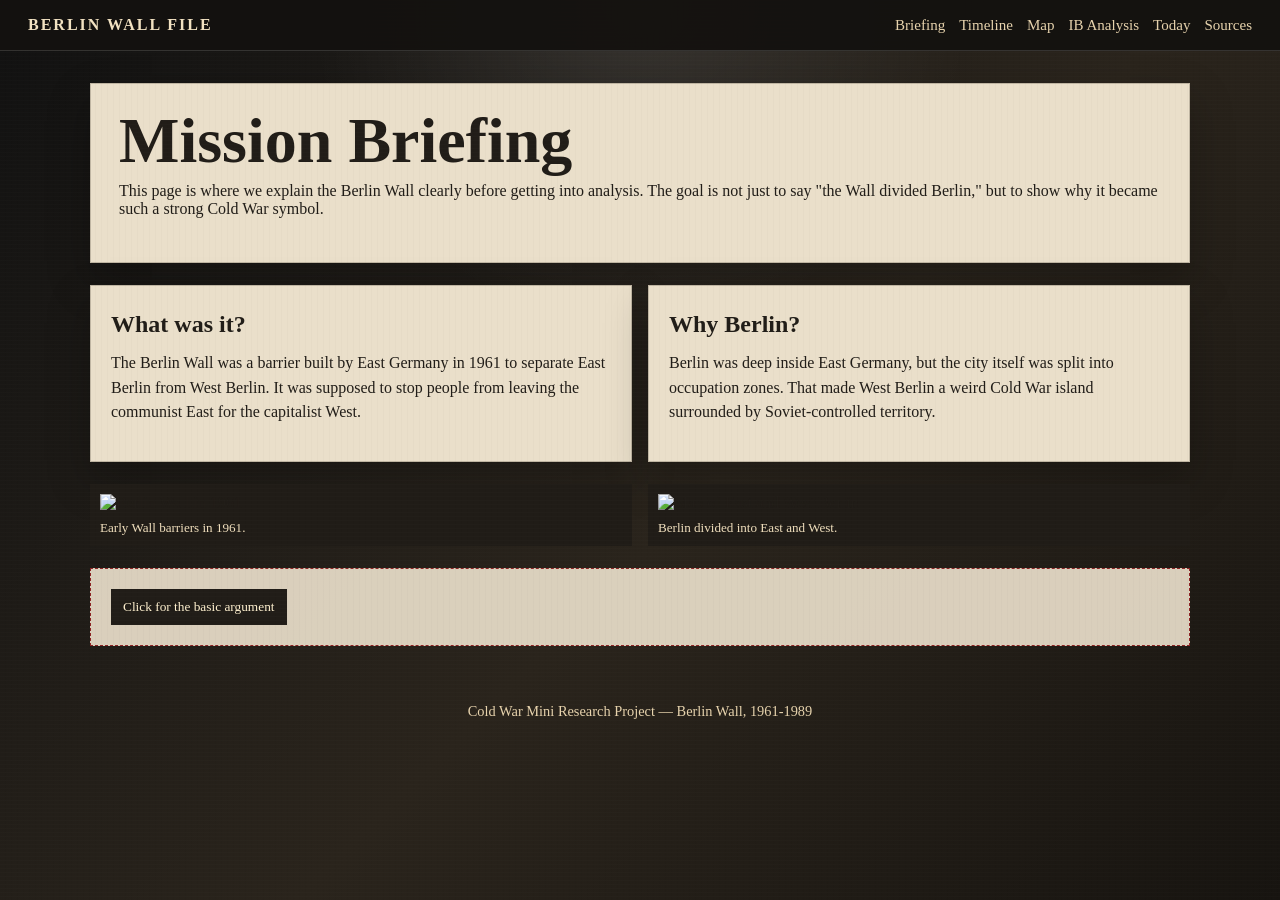
==== briefing.html @ ee11b455 "deleted useless headers" ====
<!DOCTYPE html>
<html lang="en">
<head>
  <meta charset="UTF-8">
  <meta name="viewport" content="width=device-width, initial-scale=1.0">
  <title>Mission Briefing | Berlin Wall</title>
  <link rel="stylesheet" href="styles.css">
</head>
<body>
  <div class="paper-grain"></div>

  <header class="topbar">
  <a class="brand" href="index.html">Berlin Wall File</a>
  <button class="menu-button" aria-label="open menu">☰</button>
  <nav class="site-nav">
    <a href="briefing.html">Briefing</a>
    <a href="timeline.html">Timeline</a>
    <a href="map.html">Map</a>
    <a href="ib-analysis.html">IB Analysis</a>
    <a href="today.html">Today</a>
    <a href="sources.html">Sources</a>
  </nav>
</header>

  <main class="page-wrap">

    <section class="page-title">
      <h1>Mission Briefing</h1>
      <p>
        This page is where we explain the Berlin Wall clearly before getting into analysis.
        The goal is not just to say "the Wall divided Berlin," but to show why it became
        such a strong Cold War symbol.
      </p>
    </section>

    <section class="two-column">
      <article class="note-card">
        <h2>What was it?</h2>
        <p>
          The Berlin Wall was a barrier built by East Germany in 1961 to separate East Berlin
          from West Berlin. It was supposed to stop people from leaving the communist East for
          the capitalist West.
        </p>
      </article>

      <article class="note-card">
        <h2>Why Berlin?</h2>
        <p>
          Berlin was deep inside East Germany, but the city itself was split into occupation zones.
          That made West Berlin a weird Cold War island surrounded by Soviet-controlled territory.
        </p>
      </article>
    </section>

    <section class="image-strip">
      <figure>
        <img src="https://commons.wikimedia.org/wiki/Special:FilePath/Berlin_Wall_1961-11-20.jpg" alt="Berlin Wall in 1961">
        <figcaption>Early Wall barriers in 1961.</figcaption>
      </figure>
      <figure>
        <img src="https://commons.wikimedia.org/wiki/Special:FilePath/West_and_East_Berlin.svg" alt="Map of East and West Berlin">
        <figcaption>Berlin divided into East and West.</figcaption>
      </figure>
    </section>

    <section class="click-box">
      <button class="reveal-button">Click for the basic argument</button>
      <p class="hidden-answer">
        The Wall was not just concrete. It was proof that the Cold War was also about image,
        ideology, fear, and controlling people.
      </p>
    </section>

  </main>

  <footer class="footer-note">
    Cold War Mini Research Project — Berlin Wall, 1961-1989
  </footer>

  <script src="script.js"></script>
</body>
</html>
---- styles.css ----
:root {
  --background: #151411;
  --paper: #eadfca;
  --paper-dark: #d6c6a8;
  --ink: #211d18;
  --faded: #6e6254;
  --red: #8d2323;
  --line: rgba(40, 32, 22, 0.22);
}

* {
  box-sizing: border-box;
}

body {
  margin: 0;
  color: var(--ink);
  font-family: Georgia, 'Times New Roman', serif;
  background:
    radial-gradient(circle at top, rgba(255,255,255,0.10), transparent 30%),
    linear-gradient(135deg, #111, #2a241c 55%, #171410);
  min-height: 100vh;
}

.paper-grain {
  position: fixed;
  inset: 0;
  pointer-events: none;
  opacity: 0.12;
  background-image:
    repeating-linear-gradient(0deg, transparent, transparent 3px, rgba(255,255,255,0.2) 4px),
    repeating-linear-gradient(90deg, transparent, transparent 5px, rgba(0,0,0,0.3) 6px);
}

.topbar {
  position: sticky;
  top: 0;
  z-index: 10;
  display: flex;
  align-items: center;
  justify-content: space-between;
  padding: 16px 28px;
  background: rgba(20, 18, 15, 0.94);
  border-bottom: 1px solid rgba(255,255,255,0.14);
}

.brand {
  color: #f2e2c2;
  text-decoration: none;
  text-transform: uppercase;
  letter-spacing: 2px;
  font-weight: bold;
}

.site-nav {
  display: flex;
  gap: 14px;
}

.site-nav a {
  color: #e7d3ad;
  text-decoration: none;
  font-size: 0.94rem;
}

.site-nav a:hover {
  color: white;
}

.menu-button {
  display: none;
  border: 1px solid #d8c397;
  color: #f0dfbd;
  background: transparent;
  padding: 7px 9px;
}

.page-wrap {
  width: min(1100px, calc(100% - 32px));
  margin: 32px auto;
}

.home-hero,
.page-title,
.note-card,
.quote-card,
.source-card {
  background: var(--paper);
  border: 1px solid var(--line);
  box-shadow: 0 18px 40px rgba(0,0,0,0.25);
}

.home-hero {
  display: grid;
  grid-template-columns: 1.1fr 0.9fr;
  gap: 22px;
  padding: 26px;
}

.label {
  margin: 0 0 10px;
  color: var(--red);
  font-weight: bold;
  letter-spacing: 1.5px;
  text-transform: uppercase;
  font-size: 0.78rem;
}

h1,
h2,
p {
  margin-top: 0;
}

h1 {
  font-size: clamp(2.2rem, 6vw, 5rem);
  margin-bottom: 12px;
  line-height: 0.9;
}

h2 {
  margin-bottom: 8px;
}

.big-intro {
  font-size: 1.15rem;
  line-height: 1.6;
  max-width: 650px;
}

.button-row {
  display: flex;
  gap: 12px;
  flex-wrap: wrap;
  margin-top: 20px;
}

.main-button,
.quiet-button {
  display: inline-block;
  padding: 11px 14px;
  text-decoration: none;
  border: 1px solid var(--ink);
}

.main-button {
  background: var(--red);
  color: #fff4dd;
}

.quiet-button {
  color: var(--ink);
  background: transparent;
}

.hero-photo {
  margin: 0;
  background: #201c17;
  padding: 10px;
  transform: rotate(1deg);
}

.hero-photo img,
.image-strip img {
  width: 100%;
  display: block;
  max-height: 390px;
  object-fit: cover;
}

figcaption {
  color: #f0dfbd;
  font-size: 0.82rem;
  padding-top: 8px;
}

.case-grid,
.analysis-grid,
.today-cards,
.two-column,
.sources-list {
  display: grid;
  grid-template-columns: repeat(3, 1fr);
  gap: 16px;
  margin-top: 22px;
}

.case-card {
  display: block;
  color: var(--ink);
  text-decoration: none;
  background: var(--paper-dark);
  border: 1px solid var(--line);
  padding: 18px;
  min-height: 190px;
  transition: transform 0.18s ease, background 0.18s ease;
}

.case-card:hover {
  transform: translateY(-5px) rotate(-0.5deg);
  background: #f0e3c8;
}

.case-card span {
  display: inline-block;
  background: var(--red);
  color: #fff4dd;
  padding: 4px 8px;
  margin-bottom: 35px;
  font-weight: bold;
}

.page-title {
  padding: 28px;
  margin-bottom: 22px;
}

.page-title h1 {
  font-size: clamp(2rem, 5vw, 4.2rem);
}

.note-card,
.quote-card,
.source-card {
  padding: 20px;
  line-height: 1.55;
}

.two-column {
  grid-template-columns: repeat(2, 1fr);
}

.image-strip {
  display: grid;
  grid-template-columns: 1fr 1fr;
  gap: 16px;
  margin: 22px 0;
}

.image-strip figure {
  background: #201c17;
  padding: 10px;
  margin: 0;
}

.image-strip.single {
  grid-template-columns: 1fr;
}

.click-box {
  background: rgba(234,223,202,0.92);
  border: 1px dashed var(--red);
  padding: 20px;
}

.reveal-button {
  background: var(--ink);
  color: #fff1cf;
  border: none;
  padding: 10px 12px;
  cursor: pointer;
  font-family: inherit;
}

.hidden-answer {
  display: none;
  margin-top: 14px;
  margin-bottom: 0;
  font-weight: bold;
}

.hidden-answer.show {
  display: block;
}

.timeline-list {
  display: grid;
  gap: 12px;
}

.timeline-item {
  text-align: left;
  font-family: inherit;
  border: 1px solid var(--line);
  background: var(--paper);
  padding: 16px;
  cursor: pointer;
}

.timeline-item strong {
  display: block;
  color: var(--red);
  font-size: 1.3rem;
  margin-bottom: 5px;
}

.timeline-item span {
  display: block;
  font-size: 1.06rem;
}

.timeline-item small {
  display: none;
  margin-top: 10px;
  font-size: 0.94rem;
  line-height: 1.5;
}

.timeline-item.open small {
  display: block;
}

.fake-map {
  position: relative;
  display: grid;
  grid-template-columns: 1fr 42px 1fr;
  min-height: 410px;
  border: 10px solid #2a241c;
  background: #cdbb98;
  overflow: hidden;
}

.map-side {
  padding: 30px;
}

.west {
  background: rgba(224, 211, 178, 0.95);
}

.east {
  background: rgba(170, 148, 119, 0.95);
}

.wall-line {
  background: repeating-linear-gradient(
    0deg,
    #2d2924,
    #2d2924 18px,
    #6b5a48 19px,
    #6b5a48 25px
  );
  color: white;
  writing-mode: vertical-rl;
  display: flex;
  align-items: center;
  justify-content: center;
  text-transform: uppercase;
  letter-spacing: 2px;
  font-size: 0.8rem;
}

.checkpoint {
  position: absolute;
  left: 50%;
  bottom: 55px;
  transform: translateX(-50%);
  background: var(--red);
  color: white;
  border: 2px solid white;
  padding: 10px 12px;
  font-family: inherit;
}

.wide {
  margin-top: 20px;
}

.quote-card {
  margin-top: 20px;
  border-left: 8px solid var(--red);
}

.source-card a {
  color: var(--red);
  font-weight: bold;
}

.footer-note {
  color: #e7d3ad;
  text-align: center;
  padding: 25px;
  font-size: 0.9rem;
}

@media (max-width: 800px) {
  .menu-button {
    display: block;
  }

  .site-nav {
    display: none;
    position: absolute;
    right: 20px;
    top: 58px;
    flex-direction: column;
    background: #191510;
    padding: 16px;
    border: 1px solid rgba(255,255,255,0.14);
  }

  .site-nav.open {
    display: flex;
  }

  .home-hero,
  .case-grid,
  .analysis-grid,
  .today-cards,
  .two-column,
  .sources-list,
  .image-strip {
    grid-template-columns: 1fr;
  }

  .fake-map {
    grid-template-columns: 1fr;
  }

  .wall-line {
    writing-mode: horizontal-tb;
    min-height: 38px;
  }
}
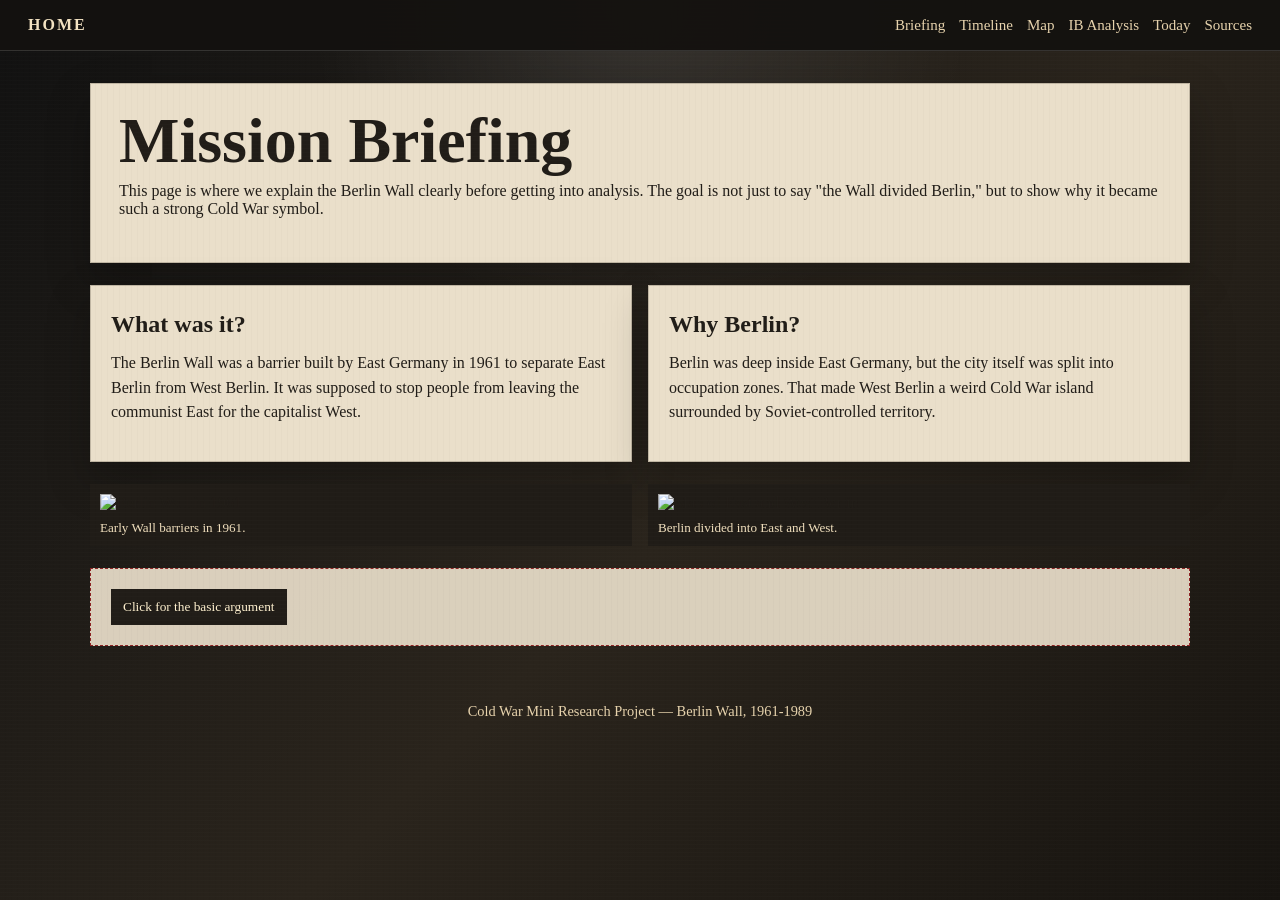
==== commit e3d79d43: "fixed home button" ====
--- a/briefing.html
+++ b/briefing.html
@@ -10,7 +10,7 @@
   <div class="paper-grain"></div>
 
   <header class="topbar">
-  <a class="brand" href="index.html">Berlin Wall File</a>
+  <a class="brand" href="index.html">Home</a>
   <button class="menu-button" aria-label="open menu">☰</button>
   <nav class="site-nav">
     <a href="briefing.html">Briefing</a>
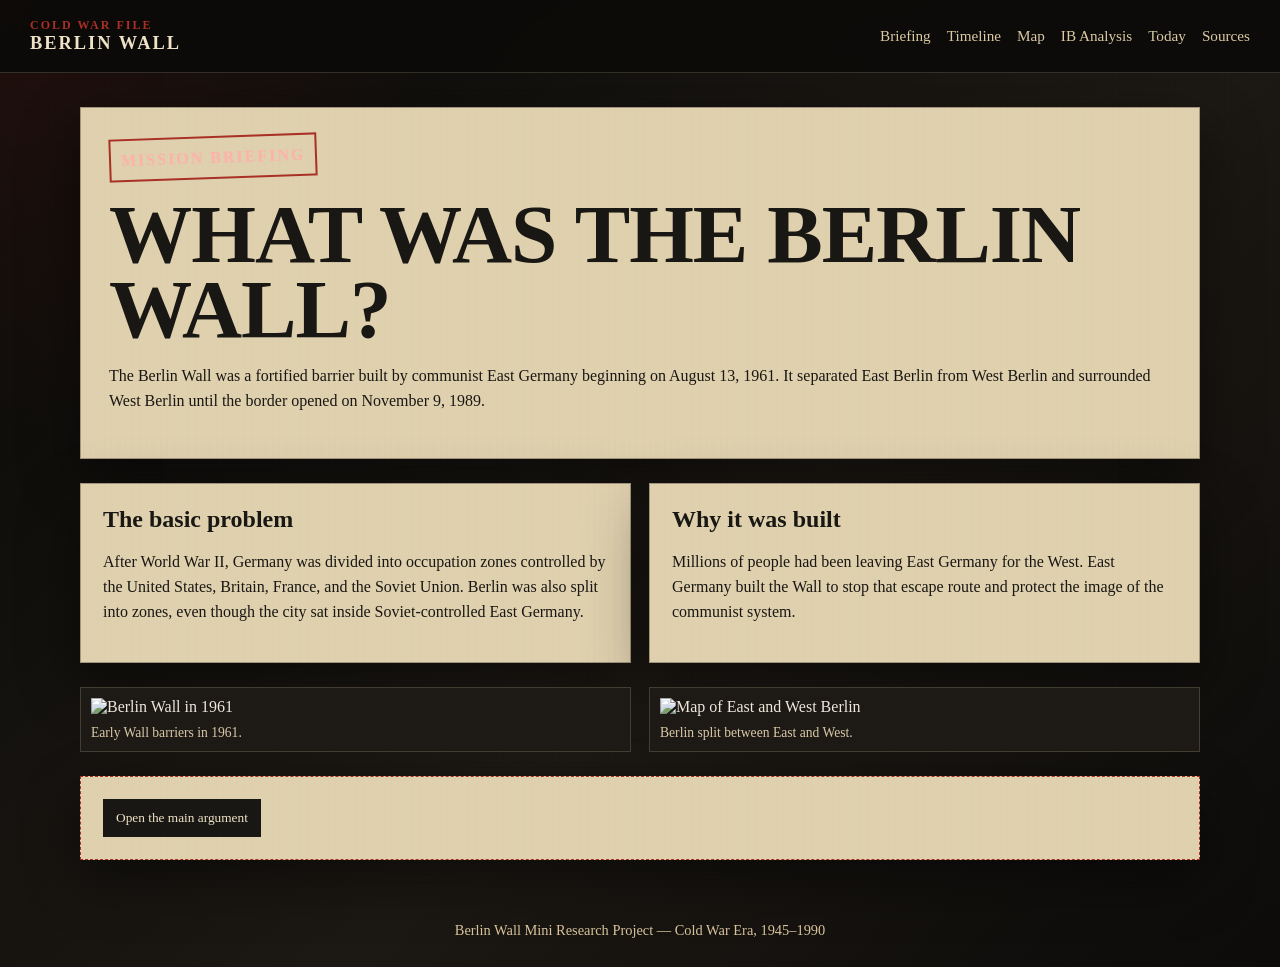
==== commit ce38c65f: "updated lots of info" ====
--- a/briefing.html
+++ b/briefing.html
@@ -3,15 +3,19 @@
 <head>
   <meta charset="UTF-8">
   <meta name="viewport" content="width=device-width, initial-scale=1.0">
-  <title>Mission Briefing | Berlin Wall</title>
+  <title>Mission Briefing | Berlin Wall Dossier</title>
   <link rel="stylesheet" href="styles.css">
 </head>
 <body>
   <div class="paper-grain"></div>
+  <header class="topbar">
+  <a class="brand" href="index.html">
+    <span class="brand-small">Cold War File</span>
+    <span class="brand-main">Berlin Wall</span>
+  </a>
 
-  <header class="topbar">
-  <a class="brand" href="index.html">Home</a>
   <button class="menu-button" aria-label="open menu">☰</button>
+
   <nav class="site-nav">
     <a href="briefing.html">Briefing</a>
     <a href="timeline.html">Timeline</a>
@@ -25,29 +29,32 @@
   <main class="page-wrap">
 
     <section class="page-title">
-      <h1>Mission Briefing</h1>
+      <p class="stamp">Mission Briefing</p>
+      <h1>What was the Berlin Wall?</h1>
       <p>
-        This page is where we explain the Berlin Wall clearly before getting into analysis.
-        The goal is not just to say "the Wall divided Berlin," but to show why it became
-        such a strong Cold War symbol.
+        The Berlin Wall was a fortified barrier built by communist East Germany
+        beginning on August 13, 1961. It separated East Berlin from West Berlin
+        and surrounded West Berlin until the border opened on November 9, 1989.
       </p>
     </section>
 
     <section class="two-column">
       <article class="note-card">
-        <h2>What was it?</h2>
+        <h2>The basic problem</h2>
         <p>
-          The Berlin Wall was a barrier built by East Germany in 1961 to separate East Berlin
-          from West Berlin. It was supposed to stop people from leaving the communist East for
-          the capitalist West.
+          After World War II, Germany was divided into occupation zones controlled
+          by the United States, Britain, France, and the Soviet Union. Berlin was
+          also split into zones, even though the city sat inside Soviet-controlled
+          East Germany.
         </p>
       </article>
 
       <article class="note-card">
-        <h2>Why Berlin?</h2>
+        <h2>Why it was built</h2>
         <p>
-          Berlin was deep inside East Germany, but the city itself was split into occupation zones.
-          That made West Berlin a weird Cold War island surrounded by Soviet-controlled territory.
+          Millions of people had been leaving East Germany for the West. East
+          Germany built the Wall to stop that escape route and protect the image
+          of the communist system.
         </p>
       </article>
     </section>
@@ -57,26 +64,28 @@
         <img src="https://commons.wikimedia.org/wiki/Special:FilePath/Berlin_Wall_1961-11-20.jpg" alt="Berlin Wall in 1961">
         <figcaption>Early Wall barriers in 1961.</figcaption>
       </figure>
+
       <figure>
         <img src="https://commons.wikimedia.org/wiki/Special:FilePath/West_and_East_Berlin.svg" alt="Map of East and West Berlin">
-        <figcaption>Berlin divided into East and West.</figcaption>
+        <figcaption>Berlin split between East and West.</figcaption>
       </figure>
     </section>
 
     <section class="click-box">
-      <button class="reveal-button">Click for the basic argument</button>
+      <button class="reveal-button">Open the main argument</button>
       <p class="hidden-answer">
-        The Wall was not just concrete. It was proof that the Cold War was also about image,
-        ideology, fear, and controlling people.
+        The Berlin Wall was more than concrete. It was a public admission that
+        East Germany needed force to keep its own citizens from leaving. That
+        made it one of the clearest symbols of the Cold War.
       </p>
     </section>
 
   </main>
 
   <footer class="footer-note">
-    Cold War Mini Research Project — Berlin Wall, 1961-1989
-  </footer>
+  Berlin Wall Mini Research Project — Cold War Era, 1945–1990
+</footer>
 
-  <script src="script.js"></script>
+<script src="script.js"></script>
 </body>
 </html>
--- a/styles.css
+++ b/styles.css
@@ -1,11 +1,15 @@
 :root {
-  --background: #151411;
-  --paper: #eadfca;
-  --paper-dark: #d6c6a8;
-  --ink: #211d18;
-  --faded: #6e6254;
-  --red: #8d2323;
-  --line: rgba(40, 32, 22, 0.22);
+  --bg: #11100d;
+  --panel: #1d1a16;
+  --paper: #dfd0ae;
+  --paper-dark: #c7b48d;
+  --paper-light: #efe2c7;
+  --ink: #191713;
+  --muted: #7d715f;
+  --red: #a93024;
+  --red-dark: #641911;
+  --line: rgba(255, 238, 200, 0.16);
+  --shadow: 0 22px 55px rgba(0, 0, 0, 0.45);
 }
 
 * {
@@ -14,11 +18,11 @@
 
 body {
   margin: 0;
-  color: var(--ink);
-  font-family: Georgia, 'Times New Roman', serif;
+  color: var(--paper-light);
+  font-family: Georgia, "Times New Roman", serif;
   background:
-    radial-gradient(circle at top, rgba(255,255,255,0.10), transparent 30%),
-    linear-gradient(135deg, #111, #2a241c 55%, #171410);
+    radial-gradient(circle at top left, rgba(169, 48, 36, 0.15), transparent 27rem),
+    linear-gradient(135deg, #090908, #1c1813 58%, #0c0b0a);
   min-height: 100vh;
 }
 
@@ -28,8 +32,9 @@
   pointer-events: none;
   opacity: 0.12;
   background-image:
-    repeating-linear-gradient(0deg, transparent, transparent 3px, rgba(255,255,255,0.2) 4px),
-    repeating-linear-gradient(90deg, transparent, transparent 5px, rgba(0,0,0,0.3) 6px);
+    repeating-linear-gradient(0deg, transparent, transparent 3px, rgba(255, 255, 255, 0.22) 4px),
+    repeating-linear-gradient(90deg, transparent, transparent 6px, rgba(0, 0, 0, 0.55) 7px);
+  mix-blend-mode: overlay;
 }
 
 .topbar {
@@ -39,28 +44,41 @@
   display: flex;
   align-items: center;
   justify-content: space-between;
-  padding: 16px 28px;
-  background: rgba(20, 18, 15, 0.94);
-  border-bottom: 1px solid rgba(255,255,255,0.14);
+  padding: 18px 30px;
+  background: rgba(12, 11, 9, 0.94);
+  border-bottom: 1px solid var(--line);
+  backdrop-filter: blur(8px);
 }
 
 .brand {
-  color: #f2e2c2;
+  color: var(--paper-light);
   text-decoration: none;
   text-transform: uppercase;
   letter-spacing: 2px;
+}
+
+.brand-small {
+  display: block;
+  color: var(--red);
+  font-size: 0.75rem;
+  font-weight: bold;
+}
+
+.brand-main {
+  display: block;
+  font-size: 1.15rem;
   font-weight: bold;
 }
 
 .site-nav {
   display: flex;
-  gap: 14px;
+  gap: 16px;
 }
 
 .site-nav a {
-  color: #e7d3ad;
+  color: #dccaa5;
   text-decoration: none;
-  font-size: 0.94rem;
+  font-size: 0.95rem;
 }
 
 .site-nav a:hover {
@@ -69,161 +87,208 @@
 
 .menu-button {
   display: none;
-  border: 1px solid #d8c397;
-  color: #f0dfbd;
+  color: var(--paper-light);
   background: transparent;
-  padding: 7px 9px;
+  border: 1px solid var(--line);
+  padding: 8px 10px;
+  cursor: pointer;
 }
 
 .page-wrap {
-  width: min(1100px, calc(100% - 32px));
-  margin: 32px auto;
-}
-
-.home-hero,
+  width: min(1120px, calc(100% - 32px));
+  margin: 34px auto;
+}
+
+.home-hero {
+  display: grid;
+  grid-template-columns: 1.25fr 0.75fr;
+  gap: 22px;
+  padding: 28px;
+  background:
+    linear-gradient(rgba(0, 0, 0, 0.38), rgba(0, 0, 0, 0.74)),
+    url("https://commons.wikimedia.org/wiki/Special:FilePath/Berlin_Wall_1986.jpg");
+  background-size: cover;
+  background-position: center;
+  border: 1px solid var(--line);
+  box-shadow: var(--shadow);
+  min-height: 480px;
+  align-items: end;
+}
+
+.hero-copy h1 {
+  margin: 0 0 18px;
+  max-width: 780px;
+  font-size: clamp(3.8rem, 12vw, 8.8rem);
+  line-height: 0.82;
+  text-transform: uppercase;
+  letter-spacing: -3px;
+  text-shadow: 0 5px 28px rgba(0, 0, 0, 0.85);
+}
+
+.tagline {
+  max-width: 720px;
+  margin: 0;
+  color: #f1e5cd;
+  font-size: 1.35rem;
+  line-height: 1.5;
+}
+
+.stamp {
+  display: inline-block;
+  color: #ffb0a8;
+  border: 2px solid var(--red);
+  padding: 7px 10px;
+  margin: 0 0 18px;
+  text-transform: uppercase;
+  letter-spacing: 2px;
+  font-weight: bold;
+  transform: rotate(-2deg);
+}
+
+.hero-panel,
 .page-title,
 .note-card,
 .quote-card,
-.source-card {
+.source-card,
+.click-box,
+.quiz-card {
+  color: var(--ink);
   background: var(--paper);
-  border: 1px solid var(--line);
-  box-shadow: 0 18px 40px rgba(0,0,0,0.25);
-}
-
-.home-hero {
-  display: grid;
-  grid-template-columns: 1.1fr 0.9fr;
-  gap: 22px;
-  padding: 26px;
-}
-
-.label {
-  margin: 0 0 10px;
+  border: 1px solid rgba(20, 16, 10, 0.3);
+  box-shadow: var(--shadow);
+}
+
+.hero-panel {
+  align-self: stretch;
+  padding: 24px;
+  background: rgba(223, 208, 174, 0.92);
+  color: var(--ink);
+}
+
+.file-number {
   color: var(--red);
   font-weight: bold;
-  letter-spacing: 1.5px;
-  text-transform: uppercase;
-  font-size: 0.78rem;
-}
-
-h1,
-h2,
-p {
-  margin-top: 0;
-}
-
-h1 {
-  font-size: clamp(2.2rem, 6vw, 5rem);
-  margin-bottom: 12px;
-  line-height: 0.9;
-}
-
-h2 {
-  margin-bottom: 8px;
-}
-
-.big-intro {
-  font-size: 1.15rem;
-  line-height: 1.6;
-  max-width: 650px;
+  letter-spacing: 2px;
+  text-transform: uppercase;
+}
+
+.redacted-line {
+  width: 70%;
+  height: 18px;
+  margin-bottom: 32px;
+  background: var(--ink);
 }
 
 .button-row {
   display: flex;
   gap: 12px;
   flex-wrap: wrap;
-  margin-top: 20px;
+  margin-top: 26px;
 }
 
 .main-button,
 .quiet-button {
   display: inline-block;
-  padding: 11px 14px;
+  padding: 12px 16px;
   text-decoration: none;
-  border: 1px solid var(--ink);
+  border: 1px solid var(--paper-light);
+  text-transform: uppercase;
+  letter-spacing: 1px;
+  font-size: 0.85rem;
 }
 
 .main-button {
   background: var(--red);
-  color: #fff4dd;
+  color: white;
 }
 
 .quiet-button {
-  color: var(--ink);
-  background: transparent;
-}
-
-.hero-photo {
-  margin: 0;
-  background: #201c17;
-  padding: 10px;
-  transform: rotate(1deg);
-}
-
-.hero-photo img,
-.image-strip img {
-  width: 100%;
-  display: block;
-  max-height: 390px;
-  object-fit: cover;
-}
-
-figcaption {
-  color: #f0dfbd;
-  font-size: 0.82rem;
-  padding-top: 8px;
+  color: var(--paper-light);
+  background: rgba(0, 0, 0, 0.4);
 }
 
 .case-grid,
 .analysis-grid,
 .today-cards,
 .two-column,
-.sources-list {
+.sources-list,
+.mania-grid {
   display: grid;
   grid-template-columns: repeat(3, 1fr);
-  gap: 16px;
-  margin-top: 22px;
+  gap: 18px;
+  margin-top: 24px;
 }
 
 .case-card {
   display: block;
-  color: var(--ink);
+  min-height: 220px;
+  padding: 22px;
+  color: var(--paper-light);
   text-decoration: none;
-  background: var(--paper-dark);
+  background:
+    linear-gradient(rgba(29, 26, 22, 0.92), rgba(29, 26, 22, 0.92)),
+    radial-gradient(circle at top, rgba(255, 255, 255, 0.12), transparent 60%);
   border: 1px solid var(--line);
-  padding: 18px;
-  min-height: 190px;
-  transition: transform 0.18s ease, background 0.18s ease;
+  transition: transform 0.18s ease, border-color 0.18s ease, background 0.18s ease;
 }
 
 .case-card:hover {
-  transform: translateY(-5px) rotate(-0.5deg);
-  background: #f0e3c8;
+  transform: translateY(-7px) rotate(-0.5deg);
+  border-color: rgba(255, 231, 188, 0.45);
+  background: #28231d;
 }
 
 .case-card span {
   display: inline-block;
+  padding: 5px 9px;
+  margin-bottom: 42px;
+  color: white;
   background: var(--red);
-  color: #fff4dd;
-  padding: 4px 8px;
-  margin-bottom: 35px;
-  font-weight: bold;
+  font-weight: bold;
+}
+
+.case-card h2,
+.note-card h2,
+.source-card h2,
+.quote-card h2,
+.quiz-card h2 {
+  margin: 0 0 10px;
+}
+
+.case-card p,
+.note-card p,
+.source-card p,
+.quote-card p,
+.quiz-card p,
+.page-title p,
+.hero-panel p {
+  line-height: 1.58;
 }
 
 .page-title {
   padding: 28px;
-  margin-bottom: 22px;
+  margin-bottom: 24px;
 }
 
 .page-title h1 {
-  font-size: clamp(2rem, 5vw, 4.2rem);
+  margin: 0 0 12px;
+  font-size: clamp(2.6rem, 7vw, 5.2rem);
+  line-height: 0.9;
+  text-transform: uppercase;
+  letter-spacing: -1px;
+}
+
+.mini-title h2 {
+  font-size: clamp(1.8rem, 4vw, 3rem);
+  margin: 0 0 8px;
 }
 
 .note-card,
 .quote-card,
-.source-card {
-  padding: 20px;
-  line-height: 1.55;
+.source-card,
+.click-box,
+.quiz-card {
+  padding: 22px;
 }
 
 .two-column {
@@ -233,77 +298,102 @@
 .image-strip {
   display: grid;
   grid-template-columns: 1fr 1fr;
-  gap: 16px;
-  margin: 22px 0;
-}
-
-.image-strip figure {
-  background: #201c17;
-  padding: 10px;
-  margin: 0;
+  gap: 18px;
+  margin: 24px 0;
 }
 
 .image-strip.single {
   grid-template-columns: 1fr;
 }
 
+.image-strip figure {
+  margin: 0;
+  padding: 10px;
+  background: var(--panel);
+  border: 1px solid var(--line);
+}
+
+.image-strip img {
+  display: block;
+  width: 100%;
+  max-height: 380px;
+  object-fit: cover;
+  filter: grayscale(0.55) contrast(1.05);
+}
+
+figcaption {
+  color: #dac9a7;
+  font-size: 0.85rem;
+  padding-top: 9px;
+}
+
 .click-box {
-  background: rgba(234,223,202,0.92);
   border: 1px dashed var(--red);
-  padding: 20px;
-}
-
-.reveal-button {
+}
+
+.reveal-button,
+.quiz-option,
+.timeline-item,
+.mania-card,
+.map-click {
+  font-family: inherit;
+}
+
+.reveal-button,
+.quiz-option {
+  cursor: pointer;
   background: var(--ink);
-  color: #fff1cf;
+  color: var(--paper-light);
   border: none;
-  padding: 10px 12px;
-  cursor: pointer;
-  font-family: inherit;
-}
-
-.hidden-answer {
+  padding: 11px 13px;
+}
+
+.hidden-answer,
+.quiz-response {
   display: none;
   margin-top: 14px;
   margin-bottom: 0;
   font-weight: bold;
 }
 
-.hidden-answer.show {
+.hidden-answer.show,
+.quiz-response.show {
   display: block;
 }
 
 .timeline-list {
   display: grid;
-  gap: 12px;
+  gap: 14px;
 }
 
 .timeline-item {
+  width: 100%;
   text-align: left;
-  font-family: inherit;
-  border: 1px solid var(--line);
+  cursor: pointer;
+  color: var(--ink);
   background: var(--paper);
-  padding: 16px;
-  cursor: pointer;
+  border: 1px solid rgba(20, 16, 10, 0.3);
+  padding: 18px;
+  box-shadow: 0 14px 35px rgba(0, 0, 0, 0.28);
 }
 
 .timeline-item strong {
   display: block;
   color: var(--red);
-  font-size: 1.3rem;
+  font-size: 1.45rem;
   margin-bottom: 5px;
 }
 
 .timeline-item span {
   display: block;
-  font-size: 1.06rem;
+  font-size: 1.08rem;
 }
 
 .timeline-item small {
   display: none;
-  margin-top: 10px;
-  font-size: 0.94rem;
-  line-height: 1.5;
+  margin-top: 12px;
+  font-size: 0.98rem;
+  line-height: 1.55;
 }
 
 .timeline-item.open small {
@@ -313,62 +403,121 @@
 .fake-map {
   position: relative;
   display: grid;
-  grid-template-columns: 1fr 42px 1fr;
-  min-height: 410px;
-  border: 10px solid #2a241c;
-  background: #cdbb98;
+  grid-template-columns: 1fr 46px 1fr;
+  min-height: 430px;
   overflow: hidden;
+  border: 10px solid #2b261e;
+  background: var(--paper-dark);
+  box-shadow: var(--shadow);
 }
 
 .map-side {
-  padding: 30px;
+  text-align: left;
+  border: none;
+  padding: 34px;
+  cursor: pointer;
+  color: var(--ink);
 }
 
 .west {
-  background: rgba(224, 211, 178, 0.95);
+  background:
+    linear-gradient(rgba(239, 226, 199, 0.88), rgba(239, 226, 199, 0.88)),
+    radial-gradient(circle at top, #fff, transparent);
 }
 
 .east {
-  background: rgba(170, 148, 119, 0.95);
+  background:
+    linear-gradient(rgba(166, 143, 106, 0.9), rgba(166, 143, 106, 0.9)),
+    radial-gradient(circle at top, #fff, transparent);
 }
 
 .wall-line {
-  background: repeating-linear-gradient(
-    0deg,
-    #2d2924,
-    #2d2924 18px,
-    #6b5a48 19px,
-    #6b5a48 25px
-  );
-  color: white;
-  writing-mode: vertical-rl;
   display: flex;
   align-items: center;
   justify-content: center;
+  color: white;
+  writing-mode: vertical-rl;
   text-transform: uppercase;
   letter-spacing: 2px;
-  font-size: 0.8rem;
+  font-size: 0.82rem;
+  background: repeating-linear-gradient(
+    0deg,
+    #23211d,
+    #23211d 18px,
+    #6f604e 19px,
+    #6f604e 25px
+  );
 }
 
 .checkpoint {
   position: absolute;
   left: 50%;
-  bottom: 55px;
+  bottom: 52px;
   transform: translateX(-50%);
+  color: white;
   background: var(--red);
+  border: 2px solid white;
+  padding: 11px 14px;
+  cursor: pointer;
+}
+
+.wide {
+  margin-top: 22px;
+}
+
+.quote-card {
+  margin-bottom: 24px;
+  border-left: 8px solid var(--red);
+}
+
+.mania-card {
+  min-height: 230px;
+  padding: 20px;
+  color: var(--paper-light);
+  cursor: pointer;
+  text-align: left;
+  background: #1c1915;
+  border: 1px solid var(--line);
+}
+
+.mania-card strong {
+  display: inline-grid;
+  place-items: center;
+  width: 44px;
+  height: 44px;
+  margin-bottom: 18px;
   color: white;
-  border: 2px solid white;
-  padding: 10px 12px;
-  font-family: inherit;
-}
-
-.wide {
-  margin-top: 20px;
-}
-
-.quote-card {
-  margin-top: 20px;
-  border-left: 8px solid var(--red);
+  background: var(--red);
+  font-size: 1.35rem;
+}
+
+.mania-card span {
+  display: block;
+  font-size: 1.25rem;
+  margin-bottom: 12px;
+}
+
+.mania-card small {
+  display: none;
+  color: #e6d6b9;
+  line-height: 1.55;
+  font-size: 0.95rem;
+}
+
+.mania-card.open small {
+  display: block;
+}
+
+.quiz-card {
+  margin-top: 24px;
+}
+
+.quiz-option {
+  display: block;
+  width: 100%;
+  margin: 10px 0;
+  text-align: left;
+  background: #2a251f;
 }
 
 .source-card a {
@@ -377,13 +526,13 @@
 }
 
 .footer-note {
-  color: #e7d3ad;
+  color: #d8c39c;
   text-align: center;
-  padding: 25px;
+  padding: 28px;
   font-size: 0.9rem;
 }
 
-@media (max-width: 800px) {
+@media (max-width: 850px) {
   .menu-button {
     display: block;
   }
@@ -391,12 +540,13 @@
   .site-nav {
     display: none;
     position: absolute;
-    right: 20px;
-    top: 58px;
+    top: 70px;
+    right: 18px;
     flex-direction: column;
-    background: #191510;
+    width: 220px;
     padding: 16px;
-    border: 1px solid rgba(255,255,255,0.14);
+    background: #15110d;
+    border: 1px solid var(--line);
   }
 
   .site-nav.open {
@@ -409,16 +559,21 @@
   .today-cards,
   .two-column,
   .sources-list,
+  .mania-grid,
   .image-strip {
     grid-template-columns: 1fr;
   }
 
+  .hero-copy h1 {
+    font-size: clamp(3.2rem, 15vw, 6rem);
+  }
+
   .fake-map {
     grid-template-columns: 1fr;
   }
 
   .wall-line {
     writing-mode: horizontal-tb;
-    min-height: 38px;
-  }
-}
+    min-height: 44px;
+  }
+}
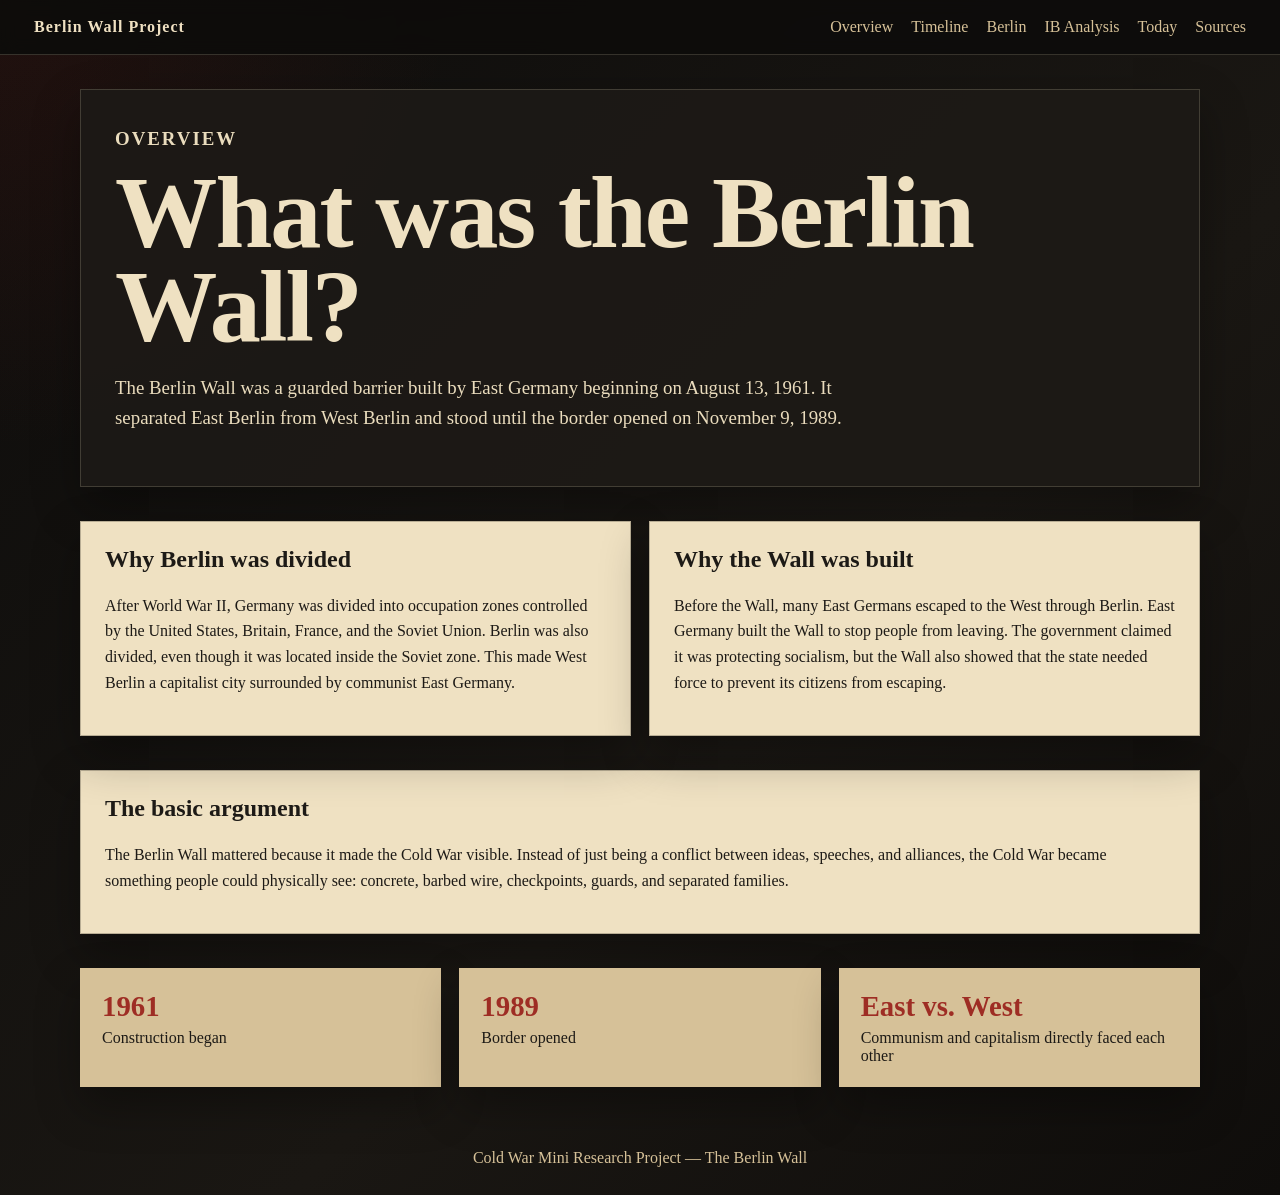
==== commit 6e41ddf3: "changed ui" ====
--- a/briefing.html
+++ b/briefing.html
@@ -3,87 +3,90 @@
 <head>
   <meta charset="UTF-8">
   <meta name="viewport" content="width=device-width, initial-scale=1.0">
-  <title>Mission Briefing | Berlin Wall Dossier</title>
+  <title>Overview | Berlin Wall Project</title>
   <link rel="stylesheet" href="styles.css">
 </head>
 <body>
-  <div class="paper-grain"></div>
-  <header class="topbar">
-  <a class="brand" href="index.html">
-    <span class="brand-small">Cold War File</span>
-    <span class="brand-main">Berlin Wall</span>
-  </a>
+  <header class="site-header">
+  <a class="logo" href="index.html">Berlin Wall Project</a>
 
   <button class="menu-button" aria-label="open menu">☰</button>
 
   <nav class="site-nav">
-    <a href="briefing.html">Briefing</a>
+    <a href="briefing.html">Overview</a>
     <a href="timeline.html">Timeline</a>
-    <a href="map.html">Map</a>
+    <a href="map.html">Berlin</a>
     <a href="ib-analysis.html">IB Analysis</a>
     <a href="today.html">Today</a>
     <a href="sources.html">Sources</a>
   </nav>
 </header>
 
-  <main class="page-wrap">
+  <main>
 
-    <section class="page-title">
-      <p class="stamp">Mission Briefing</p>
+    <section class="page-hero">
+      <p class="eyebrow">Overview</p>
       <h1>What was the Berlin Wall?</h1>
       <p>
-        The Berlin Wall was a fortified barrier built by communist East Germany
-        beginning on August 13, 1961. It separated East Berlin from West Berlin
-        and surrounded West Berlin until the border opened on November 9, 1989.
+        The Berlin Wall was a guarded barrier built by East Germany beginning on
+        August 13, 1961. It separated East Berlin from West Berlin and stood until
+        the border opened on November 9, 1989.
       </p>
     </section>
 
-    <section class="two-column">
-      <article class="note-card">
-        <h2>The basic problem</h2>
+    <section class="section-wrap two-column">
+      <article class="content-card">
+        <h2>Why Berlin was divided</h2>
         <p>
-          After World War II, Germany was divided into occupation zones controlled
-          by the United States, Britain, France, and the Soviet Union. Berlin was
-          also split into zones, even though the city sat inside Soviet-controlled
-          East Germany.
+          After World War II, Germany was divided into occupation zones controlled by
+          the United States, Britain, France, and the Soviet Union. Berlin was also
+          divided, even though it was located inside the Soviet zone. This made West
+          Berlin a capitalist city surrounded by communist East Germany.
         </p>
       </article>
 
-      <article class="note-card">
-        <h2>Why it was built</h2>
+      <article class="content-card">
+        <h2>Why the Wall was built</h2>
         <p>
-          Millions of people had been leaving East Germany for the West. East
-          Germany built the Wall to stop that escape route and protect the image
-          of the communist system.
+          Before the Wall, many East Germans escaped to the West through Berlin.
+          East Germany built the Wall to stop people from leaving. The government
+          claimed it was protecting socialism, but the Wall also showed that the state
+          needed force to prevent its citizens from escaping.
         </p>
       </article>
     </section>
 
-    <section class="image-strip">
-      <figure>
-        <img src="https://commons.wikimedia.org/wiki/Special:FilePath/Berlin_Wall_1961-11-20.jpg" alt="Berlin Wall in 1961">
-        <figcaption>Early Wall barriers in 1961.</figcaption>
-      </figure>
-
-      <figure>
-        <img src="https://commons.wikimedia.org/wiki/Special:FilePath/West_and_East_Berlin.svg" alt="Map of East and West Berlin">
-        <figcaption>Berlin split between East and West.</figcaption>
-      </figure>
+    <section class="section-wrap">
+      <div class="wide-card">
+        <h2>The basic argument</h2>
+        <p>
+          The Berlin Wall mattered because it made the Cold War visible. Instead of
+          just being a conflict between ideas, speeches, and alliances, the Cold War
+          became something people could physically see: concrete, barbed wire,
+          checkpoints, guards, and separated families.
+        </p>
+      </div>
     </section>
 
-    <section class="click-box">
-      <button class="reveal-button">Open the main argument</button>
-      <p class="hidden-answer">
-        The Berlin Wall was more than concrete. It was a public admission that
-        East Germany needed force to keep its own citizens from leaving. That
-        made it one of the clearest symbols of the Cold War.
-      </p>
+    <section class="section-wrap fact-strip">
+      <div>
+        <strong>1961</strong>
+        <span>Construction began</span>
+      </div>
+      <div>
+        <strong>1989</strong>
+        <span>Border opened</span>
+      </div>
+      <div>
+        <strong>East vs. West</strong>
+        <span>Communism and capitalism directly faced each other</span>
+      </div>
     </section>
 
   </main>
 
   <footer class="footer-note">
-  Berlin Wall Mini Research Project — Cold War Era, 1945–1990
+  Cold War Mini Research Project — The Berlin Wall
 </footer>
 
 <script src="script.js"></script>
--- a/styles.css
+++ b/styles.css
@@ -1,15 +1,13 @@
 :root {
   --bg: #11100d;
   --panel: #1d1a16;
-  --paper: #dfd0ae;
-  --paper-dark: #c7b48d;
-  --paper-light: #efe2c7;
-  --ink: #191713;
-  --muted: #7d715f;
-  --red: #a93024;
-  --red-dark: #641911;
-  --line: rgba(255, 238, 200, 0.16);
-  --shadow: 0 22px 55px rgba(0, 0, 0, 0.45);
+  --cream: #efe1c2;
+  --tan: #d6c198;
+  --muted: #a9997b;
+  --ink: #1d1a16;
+  --red: #9e2d24;
+  --line: rgba(239, 225, 194, 0.18);
+  --shadow: 0 20px 45px rgba(0, 0, 0, 0.32);
 }
 
 * {
@@ -18,506 +16,367 @@
 
 body {
   margin: 0;
-  color: var(--paper-light);
+  color: var(--cream);
   font-family: Georgia, "Times New Roman", serif;
   background:
-    radial-gradient(circle at top left, rgba(169, 48, 36, 0.15), transparent 27rem),
-    linear-gradient(135deg, #090908, #1c1813 58%, #0c0b0a);
-  min-height: 100vh;
-}
-
-.paper-grain {
-  position: fixed;
-  inset: 0;
-  pointer-events: none;
-  opacity: 0.12;
-  background-image:
-    repeating-linear-gradient(0deg, transparent, transparent 3px, rgba(255, 255, 255, 0.22) 4px),
-    repeating-linear-gradient(90deg, transparent, transparent 6px, rgba(0, 0, 0, 0.55) 7px);
-  mix-blend-mode: overlay;
-}
-
-.topbar {
+    radial-gradient(circle at top left, rgba(158, 45, 36, 0.14), transparent 28rem),
+    linear-gradient(135deg, #0d0c0b, #1a1713 60%, #0f0d0b);
+}
+
+.site-header {
   position: sticky;
   top: 0;
-  z-index: 10;
+  z-index: 5;
   display: flex;
   align-items: center;
   justify-content: space-between;
-  padding: 18px 30px;
-  background: rgba(12, 11, 9, 0.94);
+  padding: 18px 34px;
+  background: rgba(13, 12, 11, 0.94);
   border-bottom: 1px solid var(--line);
   backdrop-filter: blur(8px);
 }
 
-.brand {
-  color: var(--paper-light);
+.logo {
+  color: var(--cream);
   text-decoration: none;
+  font-weight: bold;
+  letter-spacing: 1px;
+}
+
+.site-nav {
+  display: flex;
+  gap: 18px;
+}
+
+.site-nav a {
+  color: var(--tan);
+  text-decoration: none;
+}
+
+.site-nav a:hover {
+  color: white;
+}
+
+.menu-button {
+  display: none;
+  background: transparent;
+  color: var(--cream);
+  border: 1px solid var(--line);
+  padding: 8px 10px;
+  cursor: pointer;
+}
+
+main {
+  width: min(1120px, calc(100% - 32px));
+  margin: 0 auto;
+}
+
+.hero,
+.page-hero,
+.section-wrap {
+  margin: 34px 0;
+}
+
+.hero {
+  display: grid;
+  grid-template-columns: 1.15fr 0.85fr;
+  gap: 28px;
+  align-items: center;
+  min-height: 480px;
+  padding: 38px;
+  background: rgba(29, 26, 22, 0.92);
+  border: 1px solid var(--line);
+  box-shadow: var(--shadow);
+}
+
+.eyebrow {
+  color: #ffb0a8;
+  margin: 0 0 12px;
   text-transform: uppercase;
   letter-spacing: 2px;
-}
-
-.brand-small {
-  display: block;
-  color: var(--red);
-  font-size: 0.75rem;
+  font-size: 0.85rem;
   font-weight: bold;
 }
 
-.brand-main {
-  display: block;
-  font-size: 1.15rem;
-  font-weight: bold;
-}
-
-.site-nav {
-  display: flex;
-  gap: 16px;
-}
-
-.site-nav a {
-  color: #dccaa5;
-  text-decoration: none;
-  font-size: 0.95rem;
-}
-
-.site-nav a:hover {
-  color: white;
-}
-
-.menu-button {
-  display: none;
-  color: var(--paper-light);
-  background: transparent;
-  border: 1px solid var(--line);
-  padding: 8px 10px;
-  cursor: pointer;
-}
-
-.page-wrap {
-  width: min(1120px, calc(100% - 32px));
-  margin: 34px auto;
-}
-
-.home-hero {
-  display: grid;
-  grid-template-columns: 1.25fr 0.75fr;
-  gap: 22px;
-  padding: 28px;
-  background:
-    linear-gradient(rgba(0, 0, 0, 0.38), rgba(0, 0, 0, 0.74)),
-    url("https://commons.wikimedia.org/wiki/Special:FilePath/Berlin_Wall_1986.jpg");
-  background-size: cover;
-  background-position: center;
-  border: 1px solid var(--line);
-  box-shadow: var(--shadow);
-  min-height: 480px;
-  align-items: end;
-}
-
-.hero-copy h1 {
-  margin: 0 0 18px;
-  max-width: 780px;
-  font-size: clamp(3.8rem, 12vw, 8.8rem);
-  line-height: 0.82;
-  text-transform: uppercase;
-  letter-spacing: -3px;
-  text-shadow: 0 5px 28px rgba(0, 0, 0, 0.85);
-}
-
-.tagline {
-  max-width: 720px;
-  margin: 0;
-  color: #f1e5cd;
-  font-size: 1.35rem;
-  line-height: 1.5;
-}
-
-.stamp {
-  display: inline-block;
-  color: #ffb0a8;
-  border: 2px solid var(--red);
-  padding: 7px 10px;
-  margin: 0 0 18px;
-  text-transform: uppercase;
-  letter-spacing: 2px;
-  font-weight: bold;
-  transform: rotate(-2deg);
-}
-
-.hero-panel,
-.page-title,
-.note-card,
-.quote-card,
-.source-card,
-.click-box,
-.quiz-card {
-  color: var(--ink);
-  background: var(--paper);
-  border: 1px solid rgba(20, 16, 10, 0.3);
-  box-shadow: var(--shadow);
-}
-
-.hero-panel {
-  align-self: stretch;
-  padding: 24px;
-  background: rgba(223, 208, 174, 0.92);
-  color: var(--ink);
-}
-
-.file-number {
-  color: var(--red);
-  font-weight: bold;
-  letter-spacing: 2px;
-  text-transform: uppercase;
-}
-
-.redacted-line {
-  width: 70%;
-  height: 18px;
-  margin-bottom: 32px;
-  background: var(--ink);
+h1,
+h2,
+h3,
+p {
+  margin-top: 0;
+}
+
+h1 {
+  margin-bottom: 18px;
+  font-size: clamp(3rem, 8vw, 6.8rem);
+  line-height: 0.92;
+  letter-spacing: -2px;
+}
+
+.hero p,
+.page-hero p,
+.content-card p,
+.wide-card p,
+.source-card p,
+.info-card p,
+.timeline-entry p,
+.mania-list p {
+  line-height: 1.6;
+}
+
+.hero-text > p:not(.eyebrow),
+.page-hero > p {
+  max-width: 760px;
+  font-size: 1.18rem;
+  color: #eadcbd;
 }
 
 .button-row {
   display: flex;
   gap: 12px;
   flex-wrap: wrap;
-  margin-top: 26px;
-}
-
-.main-button,
-.quiet-button {
+  margin-top: 24px;
+}
+
+.primary-button,
+.secondary-button {
   display: inline-block;
   padding: 12px 16px;
   text-decoration: none;
-  border: 1px solid var(--paper-light);
-  text-transform: uppercase;
-  letter-spacing: 1px;
-  font-size: 0.85rem;
-}
-
-.main-button {
+  border: 1px solid var(--line);
+}
+
+.primary-button {
+  color: white;
   background: var(--red);
-  color: white;
-}
-
-.quiet-button {
-  color: var(--paper-light);
-  background: rgba(0, 0, 0, 0.4);
-}
-
-.case-grid,
-.analysis-grid,
-.today-cards,
+}
+
+.secondary-button {
+  color: var(--cream);
+  background: rgba(255, 255, 255, 0.06);
+}
+
+.hero-visual {
+  position: relative;
+  min-height: 340px;
+  border-radius: 12px;
+  overflow: hidden;
+  background:
+    linear-gradient(to bottom, rgba(255, 255, 255, 0.08), transparent),
+    linear-gradient(135deg, #28231d, #14120f);
+  border: 1px solid var(--line);
+}
+
+.wall-shape {
+  position: absolute;
+  left: 8%;
+  right: 8%;
+  bottom: 74px;
+  height: 96px;
+  background:
+    repeating-linear-gradient(90deg, #8d806b 0 44px, #746955 44px 48px);
+  transform: skewY(-3deg);
+  box-shadow: 0 24px 0 rgba(0, 0, 0, 0.22);
+}
+
+.watchtower {
+  position: absolute;
+  right: 18%;
+  bottom: 155px;
+  width: 72px;
+  height: 132px;
+  background: #736957;
+  border: 4px solid #201d18;
+}
+
+.watchtower::before {
+  content: "";
+  position: absolute;
+  left: -18px;
+  top: -38px;
+  width: 108px;
+  height: 42px;
+  background: #9a8d73;
+  border: 4px solid #201d18;
+}
+
+.city-line {
+  position: absolute;
+  left: 0;
+  right: 0;
+  bottom: 38px;
+  height: 40px;
+  background:
+    linear-gradient(to top, #0c0b0a, transparent),
+    repeating-linear-gradient(90deg, #302a22 0 30px, transparent 30px 45px);
+}
+
+.section-heading {
+  margin-bottom: 18px;
+}
+
+.section-heading h2 {
+  font-size: clamp(2rem, 4vw, 3rem);
+  margin-bottom: 8px;
+}
+
+.card-grid,
 .two-column,
-.sources-list,
-.mania-grid {
-  display: grid;
+.three-column,
+.source-list {
+  display: grid;
+  gap: 18px;
+}
+
+.card-grid {
   grid-template-columns: repeat(3, 1fr);
-  gap: 18px;
-  margin-top: 24px;
-}
-
-.case-card {
+}
+
+.two-column {
+  grid-template-columns: repeat(2, 1fr);
+}
+
+.three-column {
+  grid-template-columns: repeat(3, 1fr);
+}
+
+.info-card,
+.content-card,
+.wide-card,
+.source-card,
+.timeline-entry,
+.mania-list article {
+  color: var(--ink);
+  background: var(--cream);
+  border: 1px solid rgba(20, 16, 10, 0.25);
+  box-shadow: var(--shadow);
+}
+
+.info-card {
   display: block;
-  min-height: 220px;
+  min-height: 185px;
   padding: 22px;
-  color: var(--paper-light);
   text-decoration: none;
-  background:
-    linear-gradient(rgba(29, 26, 22, 0.92), rgba(29, 26, 22, 0.92)),
-    radial-gradient(circle at top, rgba(255, 255, 255, 0.12), transparent 60%);
-  border: 1px solid var(--line);
-  transition: transform 0.18s ease, border-color 0.18s ease, background 0.18s ease;
-}
-
-.case-card:hover {
-  transform: translateY(-7px) rotate(-0.5deg);
-  border-color: rgba(255, 231, 188, 0.45);
-  background: #28231d;
-}
-
-.case-card span {
+  transition: transform 0.18s ease, background 0.18s ease;
+}
+
+.info-card:hover {
+  transform: translateY(-5px);
+  background: #f6e8c9;
+}
+
+.info-card span {
   display: inline-block;
+  margin-bottom: 34px;
   padding: 5px 9px;
-  margin-bottom: 42px;
   color: white;
   background: var(--red);
   font-weight: bold;
 }
 
-.case-card h2,
-.note-card h2,
-.source-card h2,
-.quote-card h2,
-.quiz-card h2 {
-  margin: 0 0 10px;
-}
-
-.case-card p,
-.note-card p,
-.source-card p,
-.quote-card p,
-.quiz-card p,
-.page-title p,
-.hero-panel p {
-  line-height: 1.58;
-}
-
-.page-title {
-  padding: 28px;
-  margin-bottom: 24px;
-}
-
-.page-title h1 {
-  margin: 0 0 12px;
-  font-size: clamp(2.6rem, 7vw, 5.2rem);
-  line-height: 0.9;
-  text-transform: uppercase;
-  letter-spacing: -1px;
-}
-
-.mini-title h2 {
-  font-size: clamp(1.8rem, 4vw, 3rem);
-  margin: 0 0 8px;
-}
-
-.note-card,
-.quote-card,
-.source-card,
-.click-box,
-.quiz-card {
+.content-card,
+.wide-card,
+.source-card {
+  padding: 24px;
+}
+
+.page-hero {
+  padding: 34px;
+  background: rgba(29, 26, 22, 0.92);
+  border: 1px solid var(--line);
+  box-shadow: var(--shadow);
+}
+
+.page-hero h1 {
+  max-width: 900px;
+}
+
+.fact-strip {
+  display: grid;
+  grid-template-columns: repeat(3, 1fr);
+  gap: 18px;
+}
+
+.fact-strip div {
   padding: 22px;
-}
-
-.two-column {
-  grid-template-columns: repeat(2, 1fr);
-}
-
-.image-strip {
-  display: grid;
-  grid-template-columns: 1fr 1fr;
-  gap: 18px;
-  margin: 24px 0;
-}
-
-.image-strip.single {
-  grid-template-columns: 1fr;
-}
-
-.image-strip figure {
-  margin: 0;
-  padding: 10px;
-  background: var(--panel);
-  border: 1px solid var(--line);
-}
-
-.image-strip img {
-  display: block;
-  width: 100%;
-  max-height: 380px;
-  object-fit: cover;
-  filter: grayscale(0.55) contrast(1.05);
-}
-
-figcaption {
-  color: #dac9a7;
-  font-size: 0.85rem;
-  padding-top: 9px;
-}
-
-.click-box {
-  border: 1px dashed var(--red);
-}
-
-.reveal-button,
-.quiz-option,
-.timeline-item,
-.mania-card,
-.map-click {
-  font-family: inherit;
-}
-
-.reveal-button,
-.quiz-option {
-  cursor: pointer;
-  background: var(--ink);
-  color: var(--paper-light);
-  border: none;
-  padding: 11px 13px;
-}
-
-.hidden-answer,
-.quiz-response {
-  display: none;
-  margin-top: 14px;
-  margin-bottom: 0;
-  font-weight: bold;
-}
-
-.hidden-answer.show,
-.quiz-response.show {
-  display: block;
-}
-
-.timeline-list {
-  display: grid;
-  gap: 14px;
-}
-
-.timeline-item {
-  width: 100%;
-  text-align: left;
-  cursor: pointer;
   color: var(--ink);
-  background: var(--paper);
-  border: 1px solid rgba(20, 16, 10, 0.3);
-  padding: 18px;
-  box-shadow: 0 14px 35px rgba(0, 0, 0, 0.28);
-}
-
-.timeline-item strong {
+  background: var(--tan);
+  box-shadow: var(--shadow);
+}
+
+.fact-strip strong {
   display: block;
   color: var(--red);
-  font-size: 1.45rem;
-  margin-bottom: 5px;
-}
-
-.timeline-item span {
-  display: block;
-  font-size: 1.08rem;
-}
-
-.timeline-item small {
-  display: none;
-  margin-top: 12px;
-  font-size: 0.98rem;
-  line-height: 1.55;
-}
-
-.timeline-item.open small {
-  display: block;
-}
-
-.fake-map {
+  font-size: 1.8rem;
+  margin-bottom: 6px;
+}
+
+.timeline {
   position: relative;
-  display: grid;
-  grid-template-columns: 1fr 46px 1fr;
-  min-height: 430px;
+  margin: 34px 0;
+  display: grid;
+  gap: 18px;
+}
+
+.timeline-entry {
+  display: grid;
+  grid-template-columns: 140px 1fr;
+  gap: 20px;
+  padding: 24px;
+}
+
+.timeline-entry span {
+  color: var(--red);
+  font-weight: bold;
+  font-size: 1.35rem;
+}
+
+.simple-map {
+  display: grid;
+  grid-template-columns: 1fr 54px 1fr;
+  min-height: 360px;
   overflow: hidden;
-  border: 10px solid #2b261e;
-  background: var(--paper-dark);
+  border: 1px solid var(--line);
   box-shadow: var(--shadow);
 }
 
-.map-side {
-  text-align: left;
-  border: none;
-  padding: 34px;
-  cursor: pointer;
+.map-zone {
+  padding: 28px;
   color: var(--ink);
 }
 
-.west {
-  background:
-    linear-gradient(rgba(239, 226, 199, 0.88), rgba(239, 226, 199, 0.88)),
-    radial-gradient(circle at top, #fff, transparent);
-}
-
-.east {
-  background:
-    linear-gradient(rgba(166, 143, 106, 0.9), rgba(166, 143, 106, 0.9)),
-    radial-gradient(circle at top, #fff, transparent);
-}
-
-.wall-line {
+.west-zone {
+  background: #ebddbd;
+}
+
+.east-zone {
+  background: #b9a47d;
+}
+
+.wall-divider {
   display: flex;
   align-items: center;
   justify-content: center;
-  color: white;
-  writing-mode: vertical-rl;
+  background: repeating-linear-gradient(
+    0deg,
+    #211e19,
+    #211e19 18px,
+    #6d604e 18px,
+    #6d604e 25px
+  );
+  color: var(--cream);
   text-transform: uppercase;
   letter-spacing: 2px;
-  font-size: 0.82rem;
-  background: repeating-linear-gradient(
-    0deg,
-    #23211d,
-    #23211d 18px,
-    #6f604e 19px,
-    #6f604e 25px
-  );
-}
-
-.checkpoint {
-  position: absolute;
-  left: 50%;
-  bottom: 52px;
-  transform: translateX(-50%);
-  color: white;
-  background: var(--red);
-  border: 2px solid white;
-  padding: 11px 14px;
-  cursor: pointer;
-}
-
-.wide {
-  margin-top: 22px;
-}
-
-.quote-card {
-  margin-bottom: 24px;
-  border-left: 8px solid var(--red);
-}
-
-.mania-card {
-  min-height: 230px;
-  padding: 20px;
-  color: var(--paper-light);
-  cursor: pointer;
-  text-align: left;
-  background: #1c1915;
-  border: 1px solid var(--line);
-}
-
-.mania-card strong {
-  display: inline-grid;
-  place-items: center;
-  width: 44px;
-  height: 44px;
-  margin-bottom: 18px;
-  color: white;
-  background: var(--red);
-  font-size: 1.35rem;
-}
-
-.mania-card span {
-  display: block;
-  font-size: 1.25rem;
-  margin-bottom: 12px;
-}
-
-.mania-card small {
-  display: none;
-  color: #e6d6b9;
-  line-height: 1.55;
-  font-size: 0.95rem;
-}
-
-.mania-card.open small {
-  display: block;
-}
-
-.quiz-card {
-  margin-top: 24px;
-}
-
-.quiz-option {
-  display: block;
-  width: 100%;
-  margin: 10px 0;
-  text-align: left;
-  background: #2a251f;
+  writing-mode: vertical-rl;
+}
+
+.mania-list {
+  display: grid;
+  gap: 16px;
+}
+
+.mania-list article {
+  padding: 22px;
+  border-left: 6px solid var(--red);
 }
 
 .source-card a {
@@ -526,10 +385,9 @@
 }
 
 .footer-note {
-  color: #d8c39c;
+  padding: 28px;
   text-align: center;
-  padding: 28px;
-  font-size: 0.9rem;
+  color: var(--tan);
 }
 
 @media (max-width: 850px) {
@@ -540,12 +398,12 @@
   .site-nav {
     display: none;
     position: absolute;
-    top: 70px;
+    top: 66px;
     right: 18px;
     flex-direction: column;
     width: 220px;
     padding: 16px;
-    background: #15110d;
+    background: #15120f;
     border: 1px solid var(--line);
   }
 
@@ -553,27 +411,18 @@
     display: flex;
   }
 
-  .home-hero,
-  .case-grid,
-  .analysis-grid,
-  .today-cards,
+  .hero,
+  .card-grid,
   .two-column,
-  .sources-list,
-  .mania-grid,
-  .image-strip {
+  .three-column,
+  .fact-strip,
+  .simple-map,
+  .timeline-entry {
     grid-template-columns: 1fr;
   }
 
-  .hero-copy h1 {
-    font-size: clamp(3.2rem, 15vw, 6rem);
+  .wall-divider {
+    min-height: 42px;
+    writing-mode: horizontal-tb;
   }
-
-  .fake-map {
-    grid-template-columns: 1fr;
-  }
-
-  .wall-line {
-    writing-mode: horizontal-tb;
-    min-height: 44px;
-  }
-}
+}
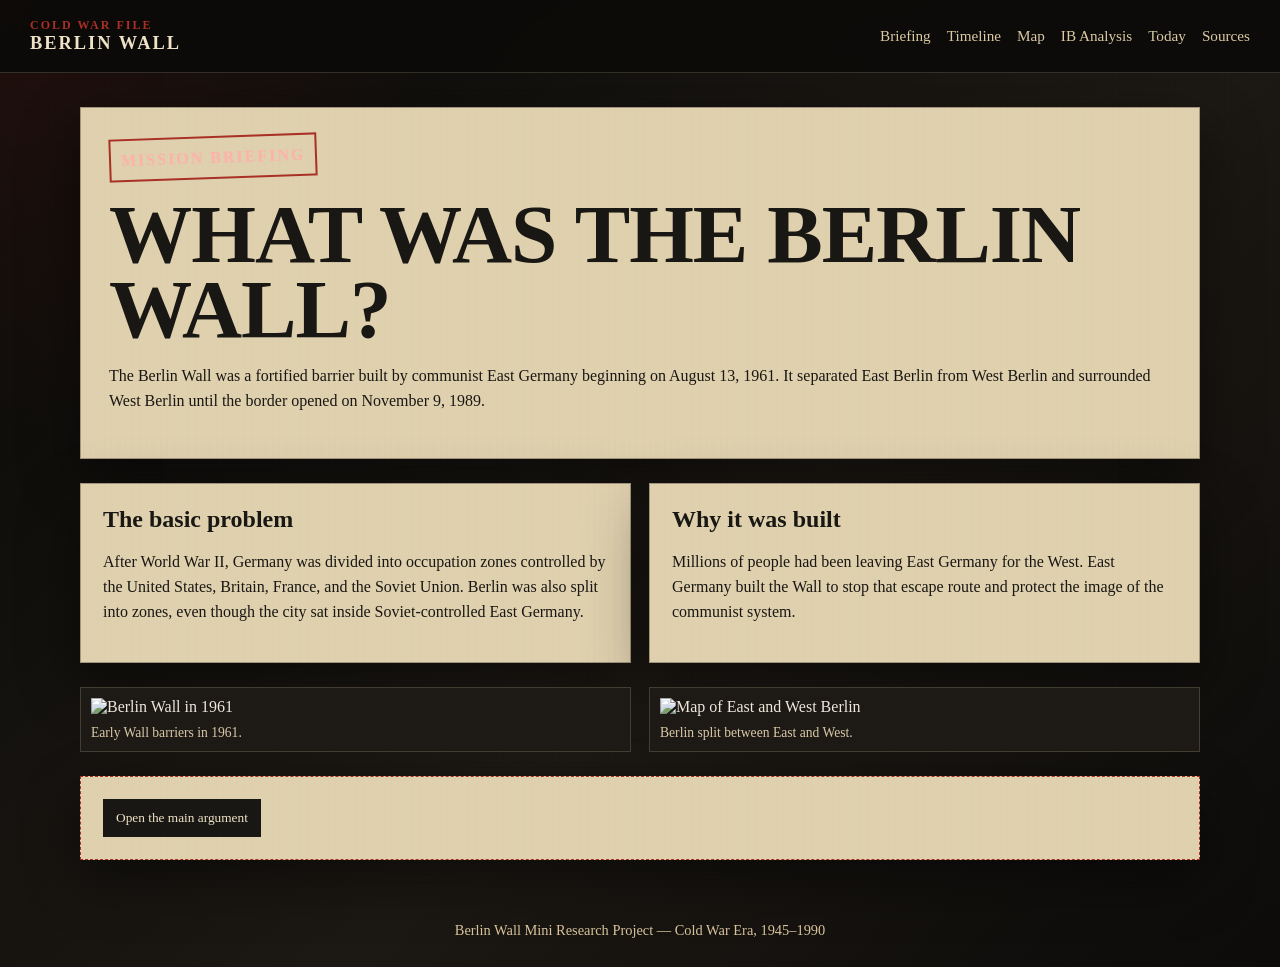
==== commit 4dd4ceaa: "Revert "changed ui" This reverts commit 6e41ddf3de00de1da1a51ca98bd2a707bfbdb9bf." ====
--- a/briefing.html
+++ b/briefing.html
@@ -3,90 +3,87 @@
 <head>
   <meta charset="UTF-8">
   <meta name="viewport" content="width=device-width, initial-scale=1.0">
-  <title>Overview | Berlin Wall Project</title>
+  <title>Mission Briefing | Berlin Wall Dossier</title>
   <link rel="stylesheet" href="styles.css">
 </head>
 <body>
-  <header class="site-header">
-  <a class="logo" href="index.html">Berlin Wall Project</a>
+  <div class="paper-grain"></div>
+  <header class="topbar">
+  <a class="brand" href="index.html">
+    <span class="brand-small">Cold War File</span>
+    <span class="brand-main">Berlin Wall</span>
+  </a>
 
   <button class="menu-button" aria-label="open menu">☰</button>
 
   <nav class="site-nav">
-    <a href="briefing.html">Overview</a>
+    <a href="briefing.html">Briefing</a>
     <a href="timeline.html">Timeline</a>
-    <a href="map.html">Berlin</a>
+    <a href="map.html">Map</a>
     <a href="ib-analysis.html">IB Analysis</a>
     <a href="today.html">Today</a>
     <a href="sources.html">Sources</a>
   </nav>
 </header>
 
-  <main>
+  <main class="page-wrap">
 
-    <section class="page-hero">
-      <p class="eyebrow">Overview</p>
+    <section class="page-title">
+      <p class="stamp">Mission Briefing</p>
       <h1>What was the Berlin Wall?</h1>
       <p>
-        The Berlin Wall was a guarded barrier built by East Germany beginning on
-        August 13, 1961. It separated East Berlin from West Berlin and stood until
-        the border opened on November 9, 1989.
+        The Berlin Wall was a fortified barrier built by communist East Germany
+        beginning on August 13, 1961. It separated East Berlin from West Berlin
+        and surrounded West Berlin until the border opened on November 9, 1989.
       </p>
     </section>
 
-    <section class="section-wrap two-column">
-      <article class="content-card">
-        <h2>Why Berlin was divided</h2>
+    <section class="two-column">
+      <article class="note-card">
+        <h2>The basic problem</h2>
         <p>
-          After World War II, Germany was divided into occupation zones controlled by
-          the United States, Britain, France, and the Soviet Union. Berlin was also
-          divided, even though it was located inside the Soviet zone. This made West
-          Berlin a capitalist city surrounded by communist East Germany.
+          After World War II, Germany was divided into occupation zones controlled
+          by the United States, Britain, France, and the Soviet Union. Berlin was
+          also split into zones, even though the city sat inside Soviet-controlled
+          East Germany.
         </p>
       </article>
 
-      <article class="content-card">
-        <h2>Why the Wall was built</h2>
+      <article class="note-card">
+        <h2>Why it was built</h2>
         <p>
-          Before the Wall, many East Germans escaped to the West through Berlin.
-          East Germany built the Wall to stop people from leaving. The government
-          claimed it was protecting socialism, but the Wall also showed that the state
-          needed force to prevent its citizens from escaping.
+          Millions of people had been leaving East Germany for the West. East
+          Germany built the Wall to stop that escape route and protect the image
+          of the communist system.
         </p>
       </article>
     </section>
 
-    <section class="section-wrap">
-      <div class="wide-card">
-        <h2>The basic argument</h2>
-        <p>
-          The Berlin Wall mattered because it made the Cold War visible. Instead of
-          just being a conflict between ideas, speeches, and alliances, the Cold War
-          became something people could physically see: concrete, barbed wire,
-          checkpoints, guards, and separated families.
-        </p>
-      </div>
+    <section class="image-strip">
+      <figure>
+        <img src="https://commons.wikimedia.org/wiki/Special:FilePath/Berlin_Wall_1961-11-20.jpg" alt="Berlin Wall in 1961">
+        <figcaption>Early Wall barriers in 1961.</figcaption>
+      </figure>
+
+      <figure>
+        <img src="https://commons.wikimedia.org/wiki/Special:FilePath/West_and_East_Berlin.svg" alt="Map of East and West Berlin">
+        <figcaption>Berlin split between East and West.</figcaption>
+      </figure>
     </section>
 
-    <section class="section-wrap fact-strip">
-      <div>
-        <strong>1961</strong>
-        <span>Construction began</span>
-      </div>
-      <div>
-        <strong>1989</strong>
-        <span>Border opened</span>
-      </div>
-      <div>
-        <strong>East vs. West</strong>
-        <span>Communism and capitalism directly faced each other</span>
-      </div>
+    <section class="click-box">
+      <button class="reveal-button">Open the main argument</button>
+      <p class="hidden-answer">
+        The Berlin Wall was more than concrete. It was a public admission that
+        East Germany needed force to keep its own citizens from leaving. That
+        made it one of the clearest symbols of the Cold War.
+      </p>
     </section>
 
   </main>
 
   <footer class="footer-note">
-  Cold War Mini Research Project — The Berlin Wall
+  Berlin Wall Mini Research Project — Cold War Era, 1945–1990
 </footer>
 
 <script src="script.js"></script>
--- a/styles.css
+++ b/styles.css
@@ -1,13 +1,15 @@
 :root {
   --bg: #11100d;
   --panel: #1d1a16;
-  --cream: #efe1c2;
-  --tan: #d6c198;
-  --muted: #a9997b;
-  --ink: #1d1a16;
-  --red: #9e2d24;
-  --line: rgba(239, 225, 194, 0.18);
-  --shadow: 0 20px 45px rgba(0, 0, 0, 0.32);
+  --paper: #dfd0ae;
+  --paper-dark: #c7b48d;
+  --paper-light: #efe2c7;
+  --ink: #191713;
+  --muted: #7d715f;
+  --red: #a93024;
+  --red-dark: #641911;
+  --line: rgba(255, 238, 200, 0.16);
+  --shadow: 0 22px 55px rgba(0, 0, 0, 0.45);
 }
 
 * {
@@ -16,41 +18,67 @@
 
 body {
   margin: 0;
-  color: var(--cream);
+  color: var(--paper-light);
   font-family: Georgia, "Times New Roman", serif;
   background:
-    radial-gradient(circle at top left, rgba(158, 45, 36, 0.14), transparent 28rem),
-    linear-gradient(135deg, #0d0c0b, #1a1713 60%, #0f0d0b);
-}
-
-.site-header {
+    radial-gradient(circle at top left, rgba(169, 48, 36, 0.15), transparent 27rem),
+    linear-gradient(135deg, #090908, #1c1813 58%, #0c0b0a);
+  min-height: 100vh;
+}
+
+.paper-grain {
+  position: fixed;
+  inset: 0;
+  pointer-events: none;
+  opacity: 0.12;
+  background-image:
+    repeating-linear-gradient(0deg, transparent, transparent 3px, rgba(255, 255, 255, 0.22) 4px),
+    repeating-linear-gradient(90deg, transparent, transparent 6px, rgba(0, 0, 0, 0.55) 7px);
+  mix-blend-mode: overlay;
+}
+
+.topbar {
   position: sticky;
   top: 0;
-  z-index: 5;
+  z-index: 10;
   display: flex;
   align-items: center;
   justify-content: space-between;
-  padding: 18px 34px;
-  background: rgba(13, 12, 11, 0.94);
+  padding: 18px 30px;
+  background: rgba(12, 11, 9, 0.94);
   border-bottom: 1px solid var(--line);
   backdrop-filter: blur(8px);
 }
 
-.logo {
-  color: var(--cream);
+.brand {
+  color: var(--paper-light);
   text-decoration: none;
-  font-weight: bold;
-  letter-spacing: 1px;
+  text-transform: uppercase;
+  letter-spacing: 2px;
+}
+
+.brand-small {
+  display: block;
+  color: var(--red);
+  font-size: 0.75rem;
+  font-weight: bold;
+}
+
+.brand-main {
+  display: block;
+  font-size: 1.15rem;
+  font-weight: bold;
 }
 
 .site-nav {
   display: flex;
-  gap: 18px;
+  gap: 16px;
 }
 
 .site-nav a {
-  color: var(--tan);
+  color: #dccaa5;
   text-decoration: none;
+  font-size: 0.95rem;
 }
 
 .site-nav a:hover {
@@ -59,324 +87,437 @@
 
 .menu-button {
   display: none;
+  color: var(--paper-light);
   background: transparent;
-  color: var(--cream);
   border: 1px solid var(--line);
   padding: 8px 10px;
   cursor: pointer;
 }
 
-main {
+.page-wrap {
   width: min(1120px, calc(100% - 32px));
-  margin: 0 auto;
-}
-
-.hero,
-.page-hero,
-.section-wrap {
-  margin: 34px 0;
-}
-
-.hero {
+  margin: 34px auto;
+}
+
+.home-hero {
   display: grid;
-  grid-template-columns: 1.15fr 0.85fr;
-  gap: 28px;
-  align-items: center;
-  min-height: 480px;
-  padding: 38px;
-  background: rgba(29, 26, 22, 0.92);
+  grid-template-columns: 1.25fr 0.75fr;
+  gap: 22px;
+  padding: 28px;
+  background:
+    linear-gradient(rgba(0, 0, 0, 0.38), rgba(0, 0, 0, 0.74)),
+    url("https://commons.wikimedia.org/wiki/Special:FilePath/Berlin_Wall_1986.jpg");
+  background-size: cover;
+  background-position: center;
   border: 1px solid var(--line);
   box-shadow: var(--shadow);
-}
-
-.eyebrow {
+  min-height: 480px;
+  align-items: end;
+}
+
+.hero-copy h1 {
+  margin: 0 0 18px;
+  max-width: 780px;
+  font-size: clamp(3.8rem, 12vw, 8.8rem);
+  line-height: 0.82;
+  text-transform: uppercase;
+  letter-spacing: -3px;
+  text-shadow: 0 5px 28px rgba(0, 0, 0, 0.85);
+}
+
+.tagline {
+  max-width: 720px;
+  margin: 0;
+  color: #f1e5cd;
+  font-size: 1.35rem;
+  line-height: 1.5;
+}
+
+.stamp {
+  display: inline-block;
   color: #ffb0a8;
-  margin: 0 0 12px;
+  border: 2px solid var(--red);
+  padding: 7px 10px;
+  margin: 0 0 18px;
   text-transform: uppercase;
   letter-spacing: 2px;
-  font-size: 0.85rem;
-  font-weight: bold;
-}
-
-h1,
-h2,
-h3,
-p {
-  margin-top: 0;
-}
-
-h1 {
-  margin-bottom: 18px;
-  font-size: clamp(3rem, 8vw, 6.8rem);
-  line-height: 0.92;
-  letter-spacing: -2px;
-}
-
-.hero p,
-.page-hero p,
-.content-card p,
-.wide-card p,
-.source-card p,
-.info-card p,
-.timeline-entry p,
-.mania-list p {
-  line-height: 1.6;
-}
-
-.hero-text > p:not(.eyebrow),
-.page-hero > p {
-  max-width: 760px;
-  font-size: 1.18rem;
-  color: #eadcbd;
+  font-weight: bold;
+  transform: rotate(-2deg);
+}
+
+.hero-panel,
+.page-title,
+.note-card,
+.quote-card,
+.source-card,
+.click-box,
+.quiz-card {
+  color: var(--ink);
+  background: var(--paper);
+  border: 1px solid rgba(20, 16, 10, 0.3);
+  box-shadow: var(--shadow);
+}
+
+.hero-panel {
+  align-self: stretch;
+  padding: 24px;
+  background: rgba(223, 208, 174, 0.92);
+  color: var(--ink);
+}
+
+.file-number {
+  color: var(--red);
+  font-weight: bold;
+  letter-spacing: 2px;
+  text-transform: uppercase;
+}
+
+.redacted-line {
+  width: 70%;
+  height: 18px;
+  margin-bottom: 32px;
+  background: var(--ink);
 }
 
 .button-row {
   display: flex;
   gap: 12px;
   flex-wrap: wrap;
-  margin-top: 24px;
-}
-
-.primary-button,
-.secondary-button {
+  margin-top: 26px;
+}
+
+.main-button,
+.quiet-button {
   display: inline-block;
   padding: 12px 16px;
   text-decoration: none;
-  border: 1px solid var(--line);
-}
-
-.primary-button {
+  border: 1px solid var(--paper-light);
+  text-transform: uppercase;
+  letter-spacing: 1px;
+  font-size: 0.85rem;
+}
+
+.main-button {
+  background: var(--red);
   color: white;
-  background: var(--red);
-}
-
-.secondary-button {
-  color: var(--cream);
-  background: rgba(255, 255, 255, 0.06);
-}
-
-.hero-visual {
-  position: relative;
-  min-height: 340px;
-  border-radius: 12px;
-  overflow: hidden;
-  background:
-    linear-gradient(to bottom, rgba(255, 255, 255, 0.08), transparent),
-    linear-gradient(135deg, #28231d, #14120f);
-  border: 1px solid var(--line);
-}
-
-.wall-shape {
-  position: absolute;
-  left: 8%;
-  right: 8%;
-  bottom: 74px;
-  height: 96px;
-  background:
-    repeating-linear-gradient(90deg, #8d806b 0 44px, #746955 44px 48px);
-  transform: skewY(-3deg);
-  box-shadow: 0 24px 0 rgba(0, 0, 0, 0.22);
-}
-
-.watchtower {
-  position: absolute;
-  right: 18%;
-  bottom: 155px;
-  width: 72px;
-  height: 132px;
-  background: #736957;
-  border: 4px solid #201d18;
-}
-
-.watchtower::before {
-  content: "";
-  position: absolute;
-  left: -18px;
-  top: -38px;
-  width: 108px;
-  height: 42px;
-  background: #9a8d73;
-  border: 4px solid #201d18;
-}
-
-.city-line {
-  position: absolute;
-  left: 0;
-  right: 0;
-  bottom: 38px;
-  height: 40px;
-  background:
-    linear-gradient(to top, #0c0b0a, transparent),
-    repeating-linear-gradient(90deg, #302a22 0 30px, transparent 30px 45px);
-}
-
-.section-heading {
-  margin-bottom: 18px;
-}
-
-.section-heading h2 {
-  font-size: clamp(2rem, 4vw, 3rem);
-  margin-bottom: 8px;
-}
-
-.card-grid,
+}
+
+.quiet-button {
+  color: var(--paper-light);
+  background: rgba(0, 0, 0, 0.4);
+}
+
+.case-grid,
+.analysis-grid,
+.today-cards,
 .two-column,
-.three-column,
-.source-list {
-  display: grid;
-  gap: 18px;
-}
-
-.card-grid {
-  grid-template-columns: repeat(3, 1fr);
-}
-
-.two-column {
-  grid-template-columns: repeat(2, 1fr);
-}
-
-.three-column {
-  grid-template-columns: repeat(3, 1fr);
-}
-
-.info-card,
-.content-card,
-.wide-card,
-.source-card,
-.timeline-entry,
-.mania-list article {
-  color: var(--ink);
-  background: var(--cream);
-  border: 1px solid rgba(20, 16, 10, 0.25);
-  box-shadow: var(--shadow);
-}
-
-.info-card {
-  display: block;
-  min-height: 185px;
-  padding: 22px;
-  text-decoration: none;
-  transition: transform 0.18s ease, background 0.18s ease;
-}
-
-.info-card:hover {
-  transform: translateY(-5px);
-  background: #f6e8c9;
-}
-
-.info-card span {
-  display: inline-block;
-  margin-bottom: 34px;
-  padding: 5px 9px;
-  color: white;
-  background: var(--red);
-  font-weight: bold;
-}
-
-.content-card,
-.wide-card,
-.source-card {
-  padding: 24px;
-}
-
-.page-hero {
-  padding: 34px;
-  background: rgba(29, 26, 22, 0.92);
-  border: 1px solid var(--line);
-  box-shadow: var(--shadow);
-}
-
-.page-hero h1 {
-  max-width: 900px;
-}
-
-.fact-strip {
+.sources-list,
+.mania-grid {
   display: grid;
   grid-template-columns: repeat(3, 1fr);
   gap: 18px;
-}
-
-.fact-strip div {
+  margin-top: 24px;
+}
+
+.case-card {
+  display: block;
+  min-height: 220px;
   padding: 22px;
+  color: var(--paper-light);
+  text-decoration: none;
+  background:
+    linear-gradient(rgba(29, 26, 22, 0.92), rgba(29, 26, 22, 0.92)),
+    radial-gradient(circle at top, rgba(255, 255, 255, 0.12), transparent 60%);
+  border: 1px solid var(--line);
+  transition: transform 0.18s ease, border-color 0.18s ease, background 0.18s ease;
+}
+
+.case-card:hover {
+  transform: translateY(-7px) rotate(-0.5deg);
+  border-color: rgba(255, 231, 188, 0.45);
+  background: #28231d;
+}
+
+.case-card span {
+  display: inline-block;
+  padding: 5px 9px;
+  margin-bottom: 42px;
+  color: white;
+  background: var(--red);
+  font-weight: bold;
+}
+
+.case-card h2,
+.note-card h2,
+.source-card h2,
+.quote-card h2,
+.quiz-card h2 {
+  margin: 0 0 10px;
+}
+
+.case-card p,
+.note-card p,
+.source-card p,
+.quote-card p,
+.quiz-card p,
+.page-title p,
+.hero-panel p {
+  line-height: 1.58;
+}
+
+.page-title {
+  padding: 28px;
+  margin-bottom: 24px;
+}
+
+.page-title h1 {
+  margin: 0 0 12px;
+  font-size: clamp(2.6rem, 7vw, 5.2rem);
+  line-height: 0.9;
+  text-transform: uppercase;
+  letter-spacing: -1px;
+}
+
+.mini-title h2 {
+  font-size: clamp(1.8rem, 4vw, 3rem);
+  margin: 0 0 8px;
+}
+
+.note-card,
+.quote-card,
+.source-card,
+.click-box,
+.quiz-card {
+  padding: 22px;
+}
+
+.two-column {
+  grid-template-columns: repeat(2, 1fr);
+}
+
+.image-strip {
+  display: grid;
+  grid-template-columns: 1fr 1fr;
+  gap: 18px;
+  margin: 24px 0;
+}
+
+.image-strip.single {
+  grid-template-columns: 1fr;
+}
+
+.image-strip figure {
+  margin: 0;
+  padding: 10px;
+  background: var(--panel);
+  border: 1px solid var(--line);
+}
+
+.image-strip img {
+  display: block;
+  width: 100%;
+  max-height: 380px;
+  object-fit: cover;
+  filter: grayscale(0.55) contrast(1.05);
+}
+
+figcaption {
+  color: #dac9a7;
+  font-size: 0.85rem;
+  padding-top: 9px;
+}
+
+.click-box {
+  border: 1px dashed var(--red);
+}
+
+.reveal-button,
+.quiz-option,
+.timeline-item,
+.mania-card,
+.map-click {
+  font-family: inherit;
+}
+
+.reveal-button,
+.quiz-option {
+  cursor: pointer;
+  background: var(--ink);
+  color: var(--paper-light);
+  border: none;
+  padding: 11px 13px;
+}
+
+.hidden-answer,
+.quiz-response {
+  display: none;
+  margin-top: 14px;
+  margin-bottom: 0;
+  font-weight: bold;
+}
+
+.hidden-answer.show,
+.quiz-response.show {
+  display: block;
+}
+
+.timeline-list {
+  display: grid;
+  gap: 14px;
+}
+
+.timeline-item {
+  width: 100%;
+  text-align: left;
+  cursor: pointer;
   color: var(--ink);
-  background: var(--tan);
+  background: var(--paper);
+  border: 1px solid rgba(20, 16, 10, 0.3);
+  padding: 18px;
+  box-shadow: 0 14px 35px rgba(0, 0, 0, 0.28);
+}
+
+.timeline-item strong {
+  display: block;
+  color: var(--red);
+  font-size: 1.45rem;
+  margin-bottom: 5px;
+}
+
+.timeline-item span {
+  display: block;
+  font-size: 1.08rem;
+}
+
+.timeline-item small {
+  display: none;
+  margin-top: 12px;
+  font-size: 0.98rem;
+  line-height: 1.55;
+}
+
+.timeline-item.open small {
+  display: block;
+}
+
+.fake-map {
+  position: relative;
+  display: grid;
+  grid-template-columns: 1fr 46px 1fr;
+  min-height: 430px;
+  overflow: hidden;
+  border: 10px solid #2b261e;
+  background: var(--paper-dark);
   box-shadow: var(--shadow);
 }
 
-.fact-strip strong {
-  display: block;
-  color: var(--red);
-  font-size: 1.8rem;
-  margin-bottom: 6px;
-}
-
-.timeline {
-  position: relative;
-  margin: 34px 0;
-  display: grid;
-  gap: 18px;
-}
-
-.timeline-entry {
-  display: grid;
-  grid-template-columns: 140px 1fr;
-  gap: 20px;
-  padding: 24px;
-}
-
-.timeline-entry span {
-  color: var(--red);
-  font-weight: bold;
-  font-size: 1.35rem;
-}
-
-.simple-map {
-  display: grid;
-  grid-template-columns: 1fr 54px 1fr;
-  min-height: 360px;
-  overflow: hidden;
-  border: 1px solid var(--line);
-  box-shadow: var(--shadow);
-}
-
-.map-zone {
-  padding: 28px;
+.map-side {
+  text-align: left;
+  border: none;
+  padding: 34px;
+  cursor: pointer;
   color: var(--ink);
 }
 
-.west-zone {
-  background: #ebddbd;
-}
-
-.east-zone {
-  background: #b9a47d;
-}
-
-.wall-divider {
+.west {
+  background:
+    linear-gradient(rgba(239, 226, 199, 0.88), rgba(239, 226, 199, 0.88)),
+    radial-gradient(circle at top, #fff, transparent);
+}
+
+.east {
+  background:
+    linear-gradient(rgba(166, 143, 106, 0.9), rgba(166, 143, 106, 0.9)),
+    radial-gradient(circle at top, #fff, transparent);
+}
+
+.wall-line {
   display: flex;
   align-items: center;
   justify-content: center;
+  color: white;
+  writing-mode: vertical-rl;
+  text-transform: uppercase;
+  letter-spacing: 2px;
+  font-size: 0.82rem;
   background: repeating-linear-gradient(
     0deg,
-    #211e19,
-    #211e19 18px,
-    #6d604e 18px,
-    #6d604e 25px
+    #23211d,
+    #23211d 18px,
+    #6f604e 19px,
+    #6f604e 25px
   );
-  color: var(--cream);
-  text-transform: uppercase;
-  letter-spacing: 2px;
-  writing-mode: vertical-rl;
-}
-
-.mania-list {
-  display: grid;
-  gap: 16px;
-}
-
-.mania-list article {
-  padding: 22px;
-  border-left: 6px solid var(--red);
+}
+
+.checkpoint {
+  position: absolute;
+  left: 50%;
+  bottom: 52px;
+  transform: translateX(-50%);
+  color: white;
+  background: var(--red);
+  border: 2px solid white;
+  padding: 11px 14px;
+  cursor: pointer;
+}
+
+.wide {
+  margin-top: 22px;
+}
+
+.quote-card {
+  margin-bottom: 24px;
+  border-left: 8px solid var(--red);
+}
+
+.mania-card {
+  min-height: 230px;
+  padding: 20px;
+  color: var(--paper-light);
+  cursor: pointer;
+  text-align: left;
+  background: #1c1915;
+  border: 1px solid var(--line);
+}
+
+.mania-card strong {
+  display: inline-grid;
+  place-items: center;
+  width: 44px;
+  height: 44px;
+  margin-bottom: 18px;
+  color: white;
+  background: var(--red);
+  font-size: 1.35rem;
+}
+
+.mania-card span {
+  display: block;
+  font-size: 1.25rem;
+  margin-bottom: 12px;
+}
+
+.mania-card small {
+  display: none;
+  color: #e6d6b9;
+  line-height: 1.55;
+  font-size: 0.95rem;
+}
+
+.mania-card.open small {
+  display: block;
+}
+
+.quiz-card {
+  margin-top: 24px;
+}
+
+.quiz-option {
+  display: block;
+  width: 100%;
+  margin: 10px 0;
+  text-align: left;
+  background: #2a251f;
 }
 
 .source-card a {
@@ -385,9 +526,10 @@
 }
 
 .footer-note {
+  color: #d8c39c;
+  text-align: center;
   padding: 28px;
-  text-align: center;
-  color: var(--tan);
+  font-size: 0.9rem;
 }
 
 @media (max-width: 850px) {
@@ -398,12 +540,12 @@
   .site-nav {
     display: none;
     position: absolute;
-    top: 66px;
+    top: 70px;
     right: 18px;
     flex-direction: column;
     width: 220px;
     padding: 16px;
-    background: #15120f;
+    background: #15110d;
     border: 1px solid var(--line);
   }
 
@@ -411,18 +553,27 @@
     display: flex;
   }
 
-  .hero,
-  .card-grid,
+  .home-hero,
+  .case-grid,
+  .analysis-grid,
+  .today-cards,
   .two-column,
-  .three-column,
-  .fact-strip,
-  .simple-map,
-  .timeline-entry {
+  .sources-list,
+  .mania-grid,
+  .image-strip {
     grid-template-columns: 1fr;
   }
 
-  .wall-divider {
-    min-height: 42px;
+  .hero-copy h1 {
+    font-size: clamp(3.2rem, 15vw, 6rem);
+  }
+
+  .fake-map {
+    grid-template-columns: 1fr;
+  }
+
+  .wall-line {
     writing-mode: horizontal-tb;
-  }
-}
+    min-height: 44px;
+  }
+}
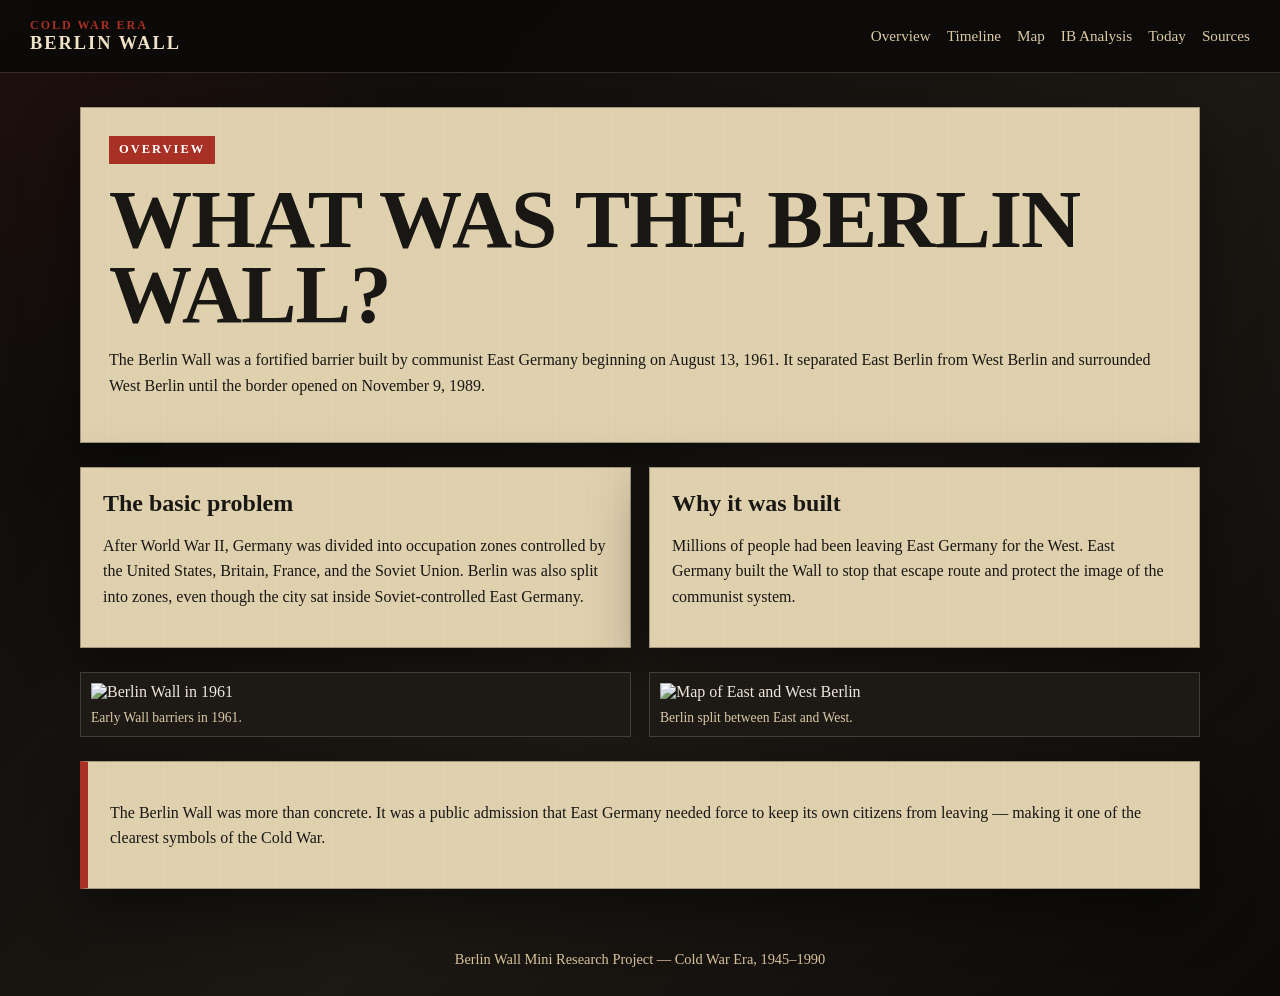
==== commit ea4c50b4: "fixed lots of ui" ====
--- a/briefing.html
+++ b/briefing.html
@@ -3,21 +3,21 @@
 <head>
   <meta charset="UTF-8">
   <meta name="viewport" content="width=device-width, initial-scale=1.0">
-  <title>Mission Briefing | Berlin Wall Dossier</title>
+  <title>Overview | The Berlin Wall</title>
   <link rel="stylesheet" href="styles.css">
 </head>
 <body>
   <div class="paper-grain"></div>
   <header class="topbar">
   <a class="brand" href="index.html">
-    <span class="brand-small">Cold War File</span>
+    <span class="brand-small">Cold War Era</span>
     <span class="brand-main">Berlin Wall</span>
   </a>
 
   <button class="menu-button" aria-label="open menu">☰</button>
 
   <nav class="site-nav">
-    <a href="briefing.html">Briefing</a>
+    <a href="briefing.html">Overview</a>
     <a href="timeline.html">Timeline</a>
     <a href="map.html">Map</a>
     <a href="ib-analysis.html">IB Analysis</a>
@@ -29,7 +29,7 @@
   <main class="page-wrap">
 
     <section class="page-title">
-      <p class="stamp">Mission Briefing</p>
+      <p class="stamp">Overview</p>
       <h1>What was the Berlin Wall?</h1>
       <p>
         The Berlin Wall was a fortified barrier built by communist East Germany
@@ -71,12 +71,11 @@
       </figure>
     </section>
 
-    <section class="click-box">
-      <button class="reveal-button">Open the main argument</button>
-      <p class="hidden-answer">
+    <section class="quote-card">
+      <p>
         The Berlin Wall was more than concrete. It was a public admission that
-        East Germany needed force to keep its own citizens from leaving. That
-        made it one of the clearest symbols of the Cold War.
+        East Germany needed force to keep its own citizens from leaving — making it
+        one of the clearest symbols of the Cold War.
       </p>
     </section>
 
--- a/styles.css
+++ b/styles.css
@@ -135,14 +135,14 @@
 
 .stamp {
   display: inline-block;
-  color: #ffb0a8;
-  border: 2px solid var(--red);
-  padding: 7px 10px;
+  color: white;
+  background: var(--red);
+  padding: 4px 10px;
   margin: 0 0 18px;
   text-transform: uppercase;
   letter-spacing: 2px;
+  font-size: 0.78rem;
   font-weight: bold;
-  transform: rotate(-2deg);
 }
 
 .hero-panel,
@@ -165,18 +165,27 @@
   color: var(--ink);
 }
 
-.file-number {
-  color: var(--red);
+.stat-row {
+  display: flex;
+  align-items: baseline;
+  gap: 12px;
+  margin-bottom: 12px;
+  padding-bottom: 12px;
+  border-bottom: 1px solid rgba(20, 16, 10, 0.2);
+}
+
+.stat-num {
+  font-size: 1.7rem;
   font-weight: bold;
-  letter-spacing: 2px;
+  color: var(--red-dark);
+  line-height: 1;
+}
+
+.stat-label {
+  font-size: 0.78rem;
   text-transform: uppercase;
-}
-
-.redacted-line {
-  width: 70%;
-  height: 18px;
-  margin-bottom: 32px;
-  background: var(--ink);
+  letter-spacing: 1.5px;
+  color: var(--muted);
 }
 
 .button-row {
@@ -233,7 +242,7 @@
 }
 
 .case-card:hover {
-  transform: translateY(-7px) rotate(-0.5deg);
+  transform: translateY(-7px);
   border-color: rgba(255, 231, 188, 0.45);
   background: #28231d;
 }
@@ -362,42 +371,97 @@
 }
 
 .timeline-list {
-  display: grid;
-  gap: 14px;
+  position: relative;
+  display: flex;
+  flex-direction: column;
+  gap: 10px;
+  padding-left: 52px;
+}
+
+.timeline-list::before {
+  content: '';
+  position: absolute;
+  left: 16px;
+  top: 18px;
+  bottom: 18px;
+  width: 2px;
+  background: linear-gradient(to bottom, var(--red), rgba(169, 48, 36, 0.2));
 }
 
 .timeline-item {
+  position: relative;
   width: 100%;
   text-align: left;
-  cursor: pointer;
-  color: var(--ink);
-  background: var(--paper);
-  border: 1px solid rgba(20, 16, 10, 0.3);
-  padding: 18px;
-  box-shadow: 0 14px 35px rgba(0, 0, 0, 0.28);
+  cursor: default;
+  color: var(--paper-light);
+  background: #1c1915;
+  border: 1px solid var(--line);
+  padding: 18px 22px;
+  transition: border-color 0.2s, background 0.2s;
+}
+
+.timeline-item::before {
+  content: '';
+  position: absolute;
+  left: -41px;
+  top: 20px;
+  width: 12px;
+  height: 12px;
+  border-radius: 50%;
+  background: var(--red);
+  border: 3px solid var(--bg);
+  transition: transform 0.18s;
+}
+
+.timeline-item::after {
+  content: '';
+  position: absolute;
+  left: -29px;
+  top: 25px;
+  width: 29px;
+  height: 2px;
+  background: var(--red);
+  opacity: 0.4;
+}
+
+.timeline-item:hover {
+  border-color: rgba(255, 231, 188, 0.4);
+  background: #28231d;
+}
+
+.timeline-item:hover::before {
+  transform: scale(1.35);
 }
 
 .timeline-item strong {
   display: block;
   color: var(--red);
   font-size: 1.45rem;
-  margin-bottom: 5px;
+  margin-bottom: 4px;
 }
 
 .timeline-item span {
   display: block;
-  font-size: 1.08rem;
+  font-size: 1.05rem;
 }
 
 .timeline-item small {
-  display: none;
+  display: block;
+  overflow: hidden;
+  max-height: 0;
+  opacity: 0;
+  margin-top: 0;
+  font-size: 0.95rem;
+  line-height: 1.55;
+  color: #e6d6b9;
+  transition: max-height 0.35s ease, opacity 0.25s ease, margin-top 0.2s ease;
+}
+
+.timeline-item:hover small,
+.timeline-item.open small {
+  max-height: 180px;
+  opacity: 1;
   margin-top: 12px;
-  font-size: 0.98rem;
-  line-height: 1.55;
-}
-
-.timeline-item.open small {
-  display: block;
 }
 
 .fake-map {
@@ -471,13 +535,19 @@
 }
 
 .mania-card {
-  min-height: 230px;
+  min-height: 200px;
   padding: 20px;
   color: var(--paper-light);
-  cursor: pointer;
+  cursor: default;
   text-align: left;
   background: #1c1915;
   border: 1px solid var(--line);
+  transition: border-color 0.2s, background 0.2s;
+}
+
+.mania-card:hover {
+  border-color: rgba(255, 231, 188, 0.4);
+  background: #28231d;
 }
 
 .mania-card strong {
@@ -494,18 +564,26 @@
 .mania-card span {
   display: block;
   font-size: 1.25rem;
-  margin-bottom: 12px;
+  margin-bottom: 8px;
 }
 
 .mania-card small {
-  display: none;
+  display: block;
+  overflow: hidden;
+  max-height: 0;
+  opacity: 0;
+  margin-top: 0;
   color: #e6d6b9;
   line-height: 1.55;
   font-size: 0.95rem;
-}
-
+  transition: max-height 0.4s ease, opacity 0.3s ease, margin-top 0.2s ease;
+}
+
+.mania-card:hover small,
 .mania-card.open small {
-  display: block;
+  max-height: 250px;
+  opacity: 1;
+  margin-top: 8px;
 }
 
 .quiz-card {
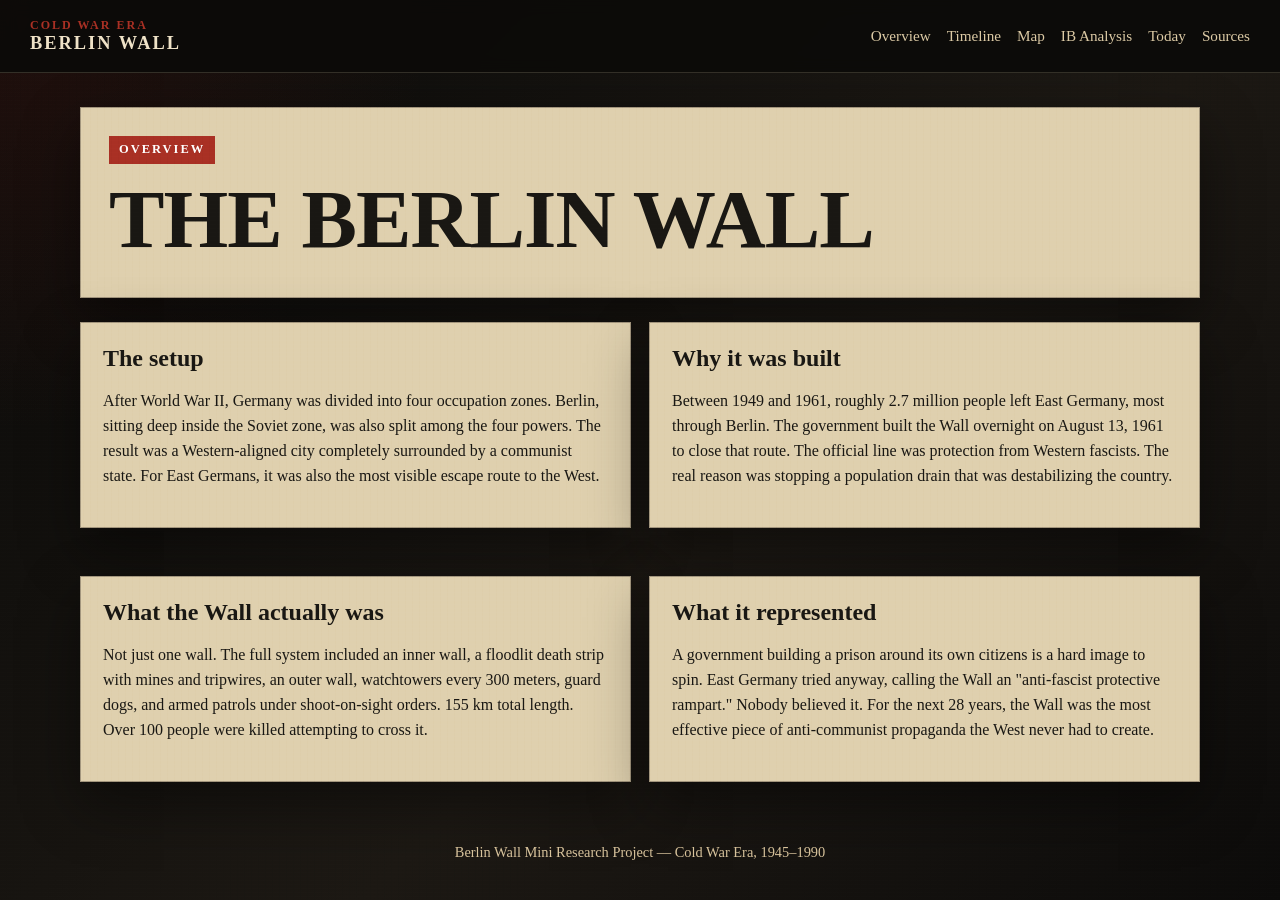
==== commit 53d0f33d: "pretty much finished" ====
--- a/briefing.html
+++ b/briefing.html
@@ -30,53 +30,62 @@
 
     <section class="page-title">
       <p class="stamp">Overview</p>
-      <h1>What was the Berlin Wall?</h1>
-      <p>
-        The Berlin Wall was a fortified barrier built by communist East Germany
-        beginning on August 13, 1961. It separated East Berlin from West Berlin
-        and surrounded West Berlin until the border opened on November 9, 1989.
-      </p>
+      <h1>The Berlin Wall</h1>
     </section>
 
     <section class="two-column">
       <article class="note-card">
-        <h2>The basic problem</h2>
+        <h2>The setup</h2>
         <p>
-          After World War II, Germany was divided into occupation zones controlled
-          by the United States, Britain, France, and the Soviet Union. Berlin was
-          also split into zones, even though the city sat inside Soviet-controlled
-          East Germany.
+          After World War II, Germany was divided into four occupation zones. Berlin,
+          sitting deep inside the Soviet zone, was also split among the four powers.
+          The result was a Western-aligned city completely surrounded by a communist state.
+          For East Germans, it was also the most visible escape route to the West.
         </p>
       </article>
 
       <article class="note-card">
         <h2>Why it was built</h2>
         <p>
-          Millions of people had been leaving East Germany for the West. East
-          Germany built the Wall to stop that escape route and protect the image
-          of the communist system.
+          Between 1949 and 1961, roughly 2.7 million people left East Germany, most
+          through Berlin. The government built the Wall overnight on August 13, 1961
+          to close that route. The official line was protection from Western fascists.
+          The real reason was stopping a population drain that was destabilizing the country.
         </p>
       </article>
     </section>
 
     <section class="image-strip">
       <figure>
-        <img src="https://commons.wikimedia.org/wiki/Special:FilePath/Berlin_Wall_1961-11-20.jpg" alt="Berlin Wall in 1961">
-        <figcaption>Early Wall barriers in 1961.</figcaption>
+        <img data-wiki="Berlinermauer.jpg" alt="The Berlin Wall from the west side, covered in graffiti">
+        <figcaption>West-facing side of the Wall. East Germans were kept clear of it; West Berliners used it as a canvas.</figcaption>
       </figure>
-
       <figure>
-        <img src="https://commons.wikimedia.org/wiki/Special:FilePath/West_and_East_Berlin.svg" alt="Map of East and West Berlin">
-        <figcaption>Berlin split between East and West.</figcaption>
+        <img data-wiki="Conrad_Schumann_1961.jpg" alt="East German soldier Conrad Schumann jumps over the barbed wire into West Berlin, 1961">
+        <figcaption>East German border guard Conrad Schumann defects to West Berlin, August 15, 1961. Two days after construction started.</figcaption>
       </figure>
     </section>
 
-    <section class="quote-card">
-      <p>
-        The Berlin Wall was more than concrete. It was a public admission that
-        East Germany needed force to keep its own citizens from leaving — making it
-        one of the clearest symbols of the Cold War.
-      </p>
+    <section class="two-column">
+      <article class="note-card">
+        <h2>What the Wall actually was</h2>
+        <p>
+          Not just one wall. The full system included an inner wall, a floodlit death
+          strip with mines and tripwires, an outer wall, watchtowers every 300 meters,
+          guard dogs, and armed patrols under shoot-on-sight orders. 155 km total length.
+          Over 100 people were killed attempting to cross it.
+        </p>
+      </article>
+
+      <article class="note-card">
+        <h2>What it represented</h2>
+        <p>
+          A government building a prison around its own citizens is a hard image to spin.
+          East Germany tried anyway, calling the Wall an "anti-fascist protective rampart."
+          Nobody believed it. For the next 28 years, the Wall was the most effective piece
+          of anti-communist propaganda the West never had to create.
+        </p>
+      </article>
     </section>
 
   </main>
--- a/styles.css
+++ b/styles.css
@@ -106,7 +106,7 @@
   padding: 28px;
   background:
     linear-gradient(rgba(0, 0, 0, 0.38), rgba(0, 0, 0, 0.74)),
-    url("https://commons.wikimedia.org/wiki/Special:FilePath/Berlin_Wall_1986.jpg");
+    linear-gradient(135deg, #1c1812, #0e0c0a);
   background-size: cover;
   background-position: center;
   border: 1px solid var(--line);
@@ -300,19 +300,20 @@
   padding: 22px;
 }
 
-.two-column {
+.two-column,
+.today-cards {
   grid-template-columns: repeat(2, 1fr);
+}
+
+.mania-grid {
+  grid-template-columns: repeat(5, 1fr);
 }
 
 .image-strip {
   display: grid;
-  grid-template-columns: 1fr 1fr;
+  grid-template-columns: repeat(auto-fit, minmax(360px, 1fr));
   gap: 18px;
   margin: 24px 0;
-}
-
-.image-strip.single {
-  grid-template-columns: 1fr;
 }
 
 .image-strip figure {
@@ -334,6 +335,13 @@
   color: #dac9a7;
   font-size: 0.85rem;
   padding-top: 9px;
+}
+
+img[data-wiki] {
+  background: #1a1714;
+  min-height: 180px;
+  display: block;
+  width: 100%;
 }
 
 .click-box {
@@ -398,6 +406,38 @@
   border: 1px solid var(--line);
   padding: 18px 22px;
   transition: border-color 0.2s, background 0.2s;
+  display: flex;
+  align-items: flex-start;
+  gap: 0;
+}
+
+.tl-text {
+  flex: 1;
+  min-width: 0;
+}
+
+.tl-img-wrap {
+  width: 0;
+  overflow: hidden;
+  opacity: 0;
+  flex-shrink: 0;
+  transition: width 0.38s ease, opacity 0.3s ease, margin-left 0.35s ease;
+  margin-left: 0;
+}
+
+.tl-img-wrap img {
+  width: 230px;
+  height: 148px;
+  object-fit: cover;
+  display: block;
+  filter: grayscale(0.4) contrast(1.05);
+}
+
+.timeline-item:hover .tl-img-wrap,
+.timeline-item.open .tl-img-wrap {
+  width: 230px;
+  opacity: 1;
+  margin-left: 20px;
 }
 
 .timeline-item::before {
@@ -467,8 +507,8 @@
 .fake-map {
   position: relative;
   display: grid;
-  grid-template-columns: 1fr 46px 1fr;
-  min-height: 430px;
+  grid-template-columns: 1fr 66px 1fr;
+  min-height: 460px;
   overflow: hidden;
   border: 10px solid #2b261e;
   background: var(--paper-dark);
@@ -476,53 +516,193 @@
 }
 
 .map-side {
+  display: flex;
+  flex-direction: column;
   text-align: left;
   border: none;
-  padding: 34px;
+  padding: 28px 24px 72px;
   cursor: pointer;
   color: var(--ink);
+  transition: filter 0.2s;
+}
+
+.map-side:hover {
+  filter: brightness(1.06);
+}
+
+.side-sub {
+  font-size: 0.78rem;
+  text-transform: uppercase;
+  letter-spacing: 1.5px;
+  opacity: 0.6;
+  margin: 3px 0 0;
+}
+
+.side-markers {
+  display: flex;
+  flex-direction: column;
+  gap: 8px;
+  margin-top: 16px;
+}
+
+.map-marker {
+  display: flex;
+  align-items: center;
+  gap: 8px;
+  font-size: 0.86rem;
+  cursor: pointer;
+  opacity: 0.85;
+  transition: opacity 0.15s;
+}
+
+.map-marker:hover {
+  opacity: 1;
+}
+
+.marker-dot {
+  width: 7px;
+  height: 7px;
+  border-radius: 50%;
+  background: var(--red);
+  flex-shrink: 0;
 }
 
 .west {
   background:
-    linear-gradient(rgba(239, 226, 199, 0.88), rgba(239, 226, 199, 0.88)),
-    radial-gradient(circle at top, #fff, transparent);
+    linear-gradient(rgba(239, 226, 199, 0.9), rgba(225, 210, 180, 0.88)),
+    radial-gradient(circle at top left, #fff, transparent);
 }
 
 .east {
+  position: relative;
+  color: var(--paper-light);
   background:
-    linear-gradient(rgba(166, 143, 106, 0.9), rgba(166, 143, 106, 0.9)),
-    radial-gradient(circle at top, #fff, transparent);
-}
-
-.wall-line {
-  display: flex;
-  align-items: center;
-  justify-content: center;
-  color: white;
-  writing-mode: vertical-rl;
-  text-transform: uppercase;
-  letter-spacing: 2px;
-  font-size: 0.82rem;
+    linear-gradient(rgba(80, 68, 46, 0.96), rgba(55, 46, 30, 0.98));
+}
+
+.east::after {
+  content: '';
+  position: absolute;
+  inset: 0;
   background: repeating-linear-gradient(
     0deg,
-    #23211d,
-    #23211d 18px,
-    #6f604e 19px,
-    #6f604e 25px
+    transparent,
+    transparent 3px,
+    rgba(0, 0, 0, 0.07) 4px
   );
+  pointer-events: none;
+}
+
+@keyframes searchlight {
+  0%, 100% { opacity: 0.2; transform: scaleX(0.4) translateX(-5px); }
+  50%       { opacity: 0.8; transform: scaleX(1)   translateX(5px);  }
+}
+
+.wall-strip {
+  display: flex;
+  flex-direction: column;
+  align-items: center;
+  justify-content: space-around;
+  padding: 18px 0;
+  cursor: pointer;
+  background: repeating-linear-gradient(
+    0deg,
+    #1e1c18,
+    #1e1c18 15px,
+    #3a3530 16px,
+    #3a3530 21px
+  );
+  border-left: 3px solid rgba(255, 255, 255, 0.1);
+  border-right: 3px solid rgba(255, 255, 255, 0.1);
+  transition: filter 0.2s;
+}
+
+.wall-strip:hover {
+  filter: brightness(1.3);
+}
+
+.guard-tower {
+  width: 18px;
+  height: 26px;
+  background: #4a453e;
+  border: 1px solid rgba(255, 255, 255, 0.15);
+  position: relative;
+  flex-shrink: 0;
+}
+
+.guard-tower::before {
+  content: '';
+  position: absolute;
+  top: -5px;
+  left: -4px;
+  width: 26px;
+  height: 6px;
+  background: #5a5448;
+  border: 1px solid rgba(255, 255, 255, 0.18);
+}
+
+.guard-tower::after {
+  content: '';
+  position: absolute;
+  top: 6px;
+  left: 4px;
+  width: 10px;
+  height: 5px;
+  background: rgba(255, 210, 80, 0.5);
+  border-radius: 0 3px 3px 0;
+  transform-origin: left center;
+  animation: searchlight 3s ease-in-out infinite;
+  animation-delay: var(--d, 0s);
+}
+
+@keyframes pulse-checkpoint {
+  0%, 100% { box-shadow: 0 0 0 0 rgba(169, 48, 36, 0.55); }
+  55%       { box-shadow: 0 0 0 10px rgba(169, 48, 36, 0); }
 }
 
 .checkpoint {
   position: absolute;
   left: 50%;
-  bottom: 52px;
+  bottom: 36px;
   transform: translateX(-50%);
   color: white;
   background: var(--red);
   border: 2px solid white;
-  padding: 11px 14px;
+  padding: 9px 14px;
   cursor: pointer;
+  font-family: inherit;
+  font-size: 0.85rem;
+  white-space: nowrap;
+  z-index: 2;
+  animation: pulse-checkpoint 2.5s ease-in-out infinite;
+  transition: background 0.15s;
+}
+
+.checkpoint:hover {
+  background: var(--red-dark);
+}
+
+.connections-header {
+  display: flex;
+  align-items: center;
+  gap: 16px;
+  margin: 36px 0 20px;
+}
+
+.connections-header::before,
+.connections-header::after {
+  content: '';
+  flex: 1;
+  height: 1px;
+  background: var(--line);
+}
+
+.connections-header span {
+  color: var(--muted);
+  font-size: 0.75rem;
+  text-transform: uppercase;
+  letter-spacing: 3px;
+  white-space: nowrap;
 }
 
 .wide {
@@ -535,7 +715,7 @@
 }
 
 .mania-card {
-  min-height: 200px;
+  min-height: 0;
   padding: 20px;
   color: var(--paper-light);
   cursor: default;
@@ -581,7 +761,7 @@
 
 .mania-card:hover small,
 .mania-card.open small {
-  max-height: 250px;
+  max-height: 500px;
   opacity: 1;
   margin-top: 8px;
 }
@@ -650,8 +830,10 @@
     grid-template-columns: 1fr;
   }
 
-  .wall-line {
-    writing-mode: horizontal-tb;
-    min-height: 44px;
+  .wall-strip {
+    flex-direction: row;
+    min-height: 56px;
+    justify-content: space-around;
+    padding: 0 20px;
   }
 }
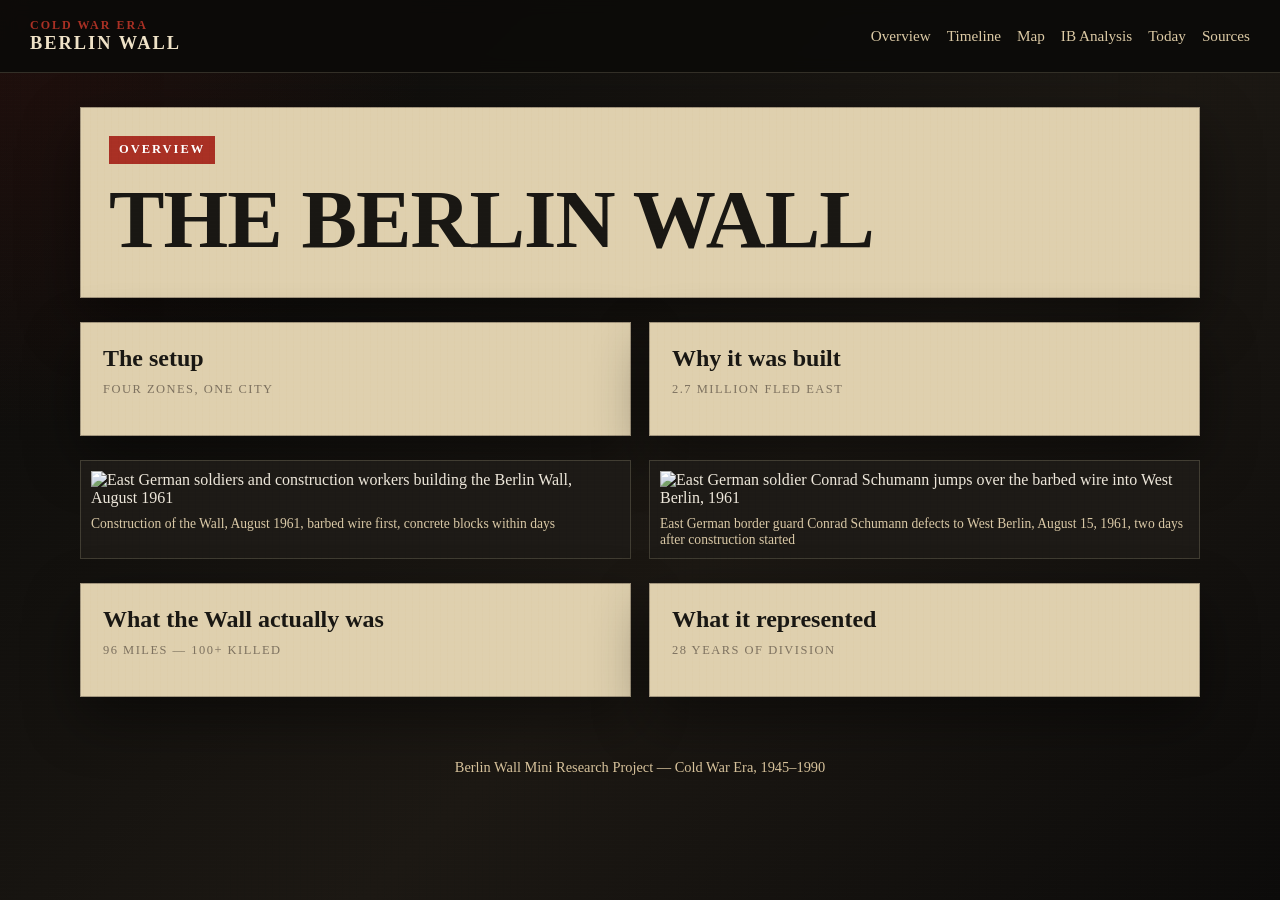
==== commit 240ca24a: "finished" ====
--- a/briefing.html
+++ b/briefing.html
@@ -34,8 +34,9 @@
     </section>
 
     <section class="two-column">
-      <article class="note-card">
+      <article class="note-card expand-card">
         <h2>The setup</h2>
+        <span class="card-sub">Four zones, one city</span>
         <p>
           After World War II, Germany was divided into four occupation zones. Berlin,
           sitting deep inside the Soviet zone, was also split among the four powers.
@@ -44,8 +45,9 @@
         </p>
       </article>
 
-      <article class="note-card">
+      <article class="note-card expand-card">
         <h2>Why it was built</h2>
+        <span class="card-sub">2.7 million fled east</span>
         <p>
           Between 1949 and 1961, roughly 2.7 million people left East Germany, most
           through Berlin. The government built the Wall overnight on August 13, 1961
@@ -57,28 +59,30 @@
 
     <section class="image-strip">
       <figure>
-        <img data-wiki="Berlinermauer.jpg" alt="The Berlin Wall from the west side, covered in graffiti">
-        <figcaption>West-facing side of the Wall. East Germans were kept clear of it; West Berliners used it as a canvas.</figcaption>
+        <img src="https://upload.wikimedia.org/wikipedia/commons/f/f6/Bundesarchiv_Bild_183-88574-0002%2C_Berlin%2C_Mauerbau%2C_Soldaten%2C_Bauarbeiter.jpg" onerror="hideImgParent(this)" alt="East German soldiers and construction workers building the Berlin Wall, August 1961">
+        <figcaption>Construction of the Wall, August 1961, barbed wire first, concrete blocks within days</figcaption>
       </figure>
       <figure>
-        <img data-wiki="Conrad_Schumann_1961.jpg" alt="East German soldier Conrad Schumann jumps over the barbed wire into West Berlin, 1961">
-        <figcaption>East German border guard Conrad Schumann defects to West Berlin, August 15, 1961. Two days after construction started.</figcaption>
+        <img src="https://commons.wikimedia.org/wiki/Special:FilePath/Conrad_Schumann_1961.jpg" onerror="hideImgParent(this)" alt="East German soldier Conrad Schumann jumps over the barbed wire into West Berlin, 1961">
+        <figcaption>East German border guard Conrad Schumann defects to West Berlin, August 15, 1961, two days after construction started</figcaption>
       </figure>
     </section>
 
     <section class="two-column">
-      <article class="note-card">
+      <article class="note-card expand-card">
         <h2>What the Wall actually was</h2>
+        <span class="card-sub">96 miles — 100+ killed</span>
         <p>
           Not just one wall. The full system included an inner wall, a floodlit death
-          strip with mines and tripwires, an outer wall, watchtowers every 300 meters,
-          guard dogs, and armed patrols under shoot-on-sight orders. 155 km total length.
+          strip with mines and tripwires, an outer wall, watchtowers every 330 yards,
+          guard dogs, and armed patrols under shoot-on-sight orders. 96 miles total length.
           Over 100 people were killed attempting to cross it.
         </p>
       </article>
 
-      <article class="note-card">
+      <article class="note-card expand-card">
         <h2>What it represented</h2>
+        <span class="card-sub">28 years of division</span>
         <p>
           A government building a prison around its own citizens is a hard image to spin.
           East Germany tried anyway, calling the Wall an "anti-fascist protective rampart."
--- a/styles.css
+++ b/styles.css
@@ -106,7 +106,7 @@
   padding: 28px;
   background:
     linear-gradient(rgba(0, 0, 0, 0.38), rgba(0, 0, 0, 0.74)),
-    linear-gradient(135deg, #1c1812, #0e0c0a);
+    url('https://upload.wikimedia.org/wikipedia/commons/5/5d/Berlinermauer.jpg');
   background-size: cover;
   background-position: center;
   border: 1px solid var(--line);
@@ -337,12 +337,6 @@
   padding-top: 9px;
 }
 
-img[data-wiki] {
-  background: #1a1714;
-  min-height: 180px;
-  display: block;
-  width: 100%;
-}
 
 .click-box {
   border: 1px dashed var(--red);
@@ -418,10 +412,11 @@
 
 .tl-img-wrap {
   width: 0;
+  height: 0;
   overflow: hidden;
   opacity: 0;
   flex-shrink: 0;
-  transition: width 0.38s ease, opacity 0.3s ease, margin-left 0.35s ease;
+  transition: width 0.38s ease, height 0.35s ease, opacity 0.3s ease, margin-left 0.35s ease;
   margin-left: 0;
 }
 
@@ -436,6 +431,7 @@
 .timeline-item:hover .tl-img-wrap,
 .timeline-item.open .tl-img-wrap {
   width: 230px;
+  height: 148px;
   opacity: 1;
   margin-left: 20px;
 }
@@ -513,6 +509,12 @@
   border: 10px solid #2b261e;
   background: var(--paper-dark);
   box-shadow: var(--shadow);
+  clip-path: polygon(
+    0% 0%,    25% 0%,   45% 5%,   62% 0%,   82% 2%,   100% 0%,
+    100% 30%, 98% 52%,  100% 68%, 96% 80%,  100% 90%, 88% 100%,
+    68% 97%,  50% 100%, 32% 97%,  14% 100%,
+    0% 88%,   3% 68%,   0% 48%,   3% 28%
+  );
 }
 
 .map-side {
@@ -546,25 +548,26 @@
 }
 
 .map-marker {
-  display: flex;
-  align-items: center;
-  gap: 8px;
-  font-size: 0.86rem;
+  display: block;
+  padding: 7px 10px 7px 12px;
+  font-size: 0.83rem;
   cursor: pointer;
-  opacity: 0.85;
-  transition: opacity 0.15s;
+  border-left: 3px solid var(--red);
+  background: rgba(20, 16, 10, 0.18);
+  transition: background 0.15s, padding-left 0.15s;
 }
 
 .map-marker:hover {
-  opacity: 1;
-}
-
-.marker-dot {
-  width: 7px;
-  height: 7px;
-  border-radius: 50%;
-  background: var(--red);
-  flex-shrink: 0;
+  background: rgba(20, 16, 10, 0.38);
+  padding-left: 16px;
+}
+
+.east .map-marker {
+  background: rgba(0, 0, 0, 0.28);
+}
+
+.east .map-marker:hover {
+  background: rgba(0, 0, 0, 0.48);
 }
 
 .west {
@@ -790,6 +793,144 @@
   font-size: 0.9rem;
 }
 
+/* ---- briefing expand cards ---- */
+.expand-card {
+  cursor: default;
+  transition: background 0.2s, border-color 0.2s;
+}
+
+.expand-card:hover {
+  background: var(--paper-dark);
+}
+
+.expand-card p {
+  overflow: hidden;
+  max-height: 0;
+  opacity: 0;
+  margin-top: 0;
+  transition: max-height 0.45s ease, opacity 0.3s ease, margin-top 0.25s ease;
+}
+
+.expand-card:hover p {
+  max-height: 300px;
+  opacity: 1;
+  margin-top: 10px;
+}
+
+.card-sub {
+  display: block;
+  font-size: 0.78rem;
+  color: var(--muted);
+  text-transform: uppercase;
+  letter-spacing: 1.5px;
+  margin-top: 6px;
+}
+
+/* ---- connections cards (ib-analysis) ---- */
+.analysis-grid .note-card {
+  cursor: default;
+  position: relative;
+  overflow: hidden;
+  transition: background 0.2s;
+}
+
+.analysis-grid .note-card::after {
+  content: '';
+  position: absolute;
+  bottom: 0;
+  left: 0;
+  right: 0;
+  height: 3px;
+  background: var(--red);
+  transform: scaleX(0);
+  transition: transform 0.3s ease;
+}
+
+.analysis-grid .note-card:hover::after {
+  transform: scaleX(1);
+}
+
+.analysis-grid .note-card:hover {
+  background: var(--paper-dark);
+}
+
+.analysis-grid .note-card p {
+  overflow: hidden;
+  max-height: 0;
+  opacity: 0;
+  margin-top: 0;
+  transition: max-height 0.45s ease, opacity 0.3s ease, margin-top 0.25s ease;
+}
+
+.analysis-grid .note-card:hover p {
+  max-height: 280px;
+  opacity: 1;
+  margin-top: 10px;
+}
+
+/* ---- flip cards (today page) ---- */
+.flip-card {
+  height: 240px;
+  perspective: 1200px;
+}
+
+.flip-inner {
+  position: relative;
+  width: 100%;
+  height: 100%;
+  transform-style: preserve-3d;
+  transition: transform 0.55s ease;
+}
+
+.flip-card:hover .flip-inner {
+  transform: rotateY(180deg);
+}
+
+.flip-front,
+.flip-back {
+  position: absolute;
+  inset: 0;
+  backface-visibility: hidden;
+  -webkit-backface-visibility: hidden;
+  padding: 24px 22px;
+  display: flex;
+  flex-direction: column;
+  justify-content: center;
+}
+
+.flip-front {
+  background: var(--paper);
+  color: var(--ink);
+  border: 1px solid rgba(20, 16, 10, 0.3);
+  box-shadow: var(--shadow);
+}
+
+.flip-back {
+  background: #1c1915;
+  color: var(--paper-light);
+  border: 1px solid var(--line);
+  box-shadow: var(--shadow);
+  transform: rotateY(180deg);
+}
+
+.flip-front h2 {
+  margin: 0 0 8px;
+}
+
+.flip-tag {
+  margin: 0;
+  font-size: 0.72rem;
+  text-transform: uppercase;
+  letter-spacing: 2px;
+  color: var(--red-dark);
+}
+
+.flip-back p {
+  margin: 0;
+  line-height: 1.58;
+  font-size: 0.92rem;
+}
+
 @media (max-width: 850px) {
   .menu-button {
     display: block;
@@ -828,6 +969,7 @@
 
   .fake-map {
     grid-template-columns: 1fr;
+    clip-path: none;
   }
 
   .wall-strip {
@@ -836,4 +978,8 @@
     justify-content: space-around;
     padding: 0 20px;
   }
-}
+
+  .flip-card {
+    height: 260px;
+  }
+}
